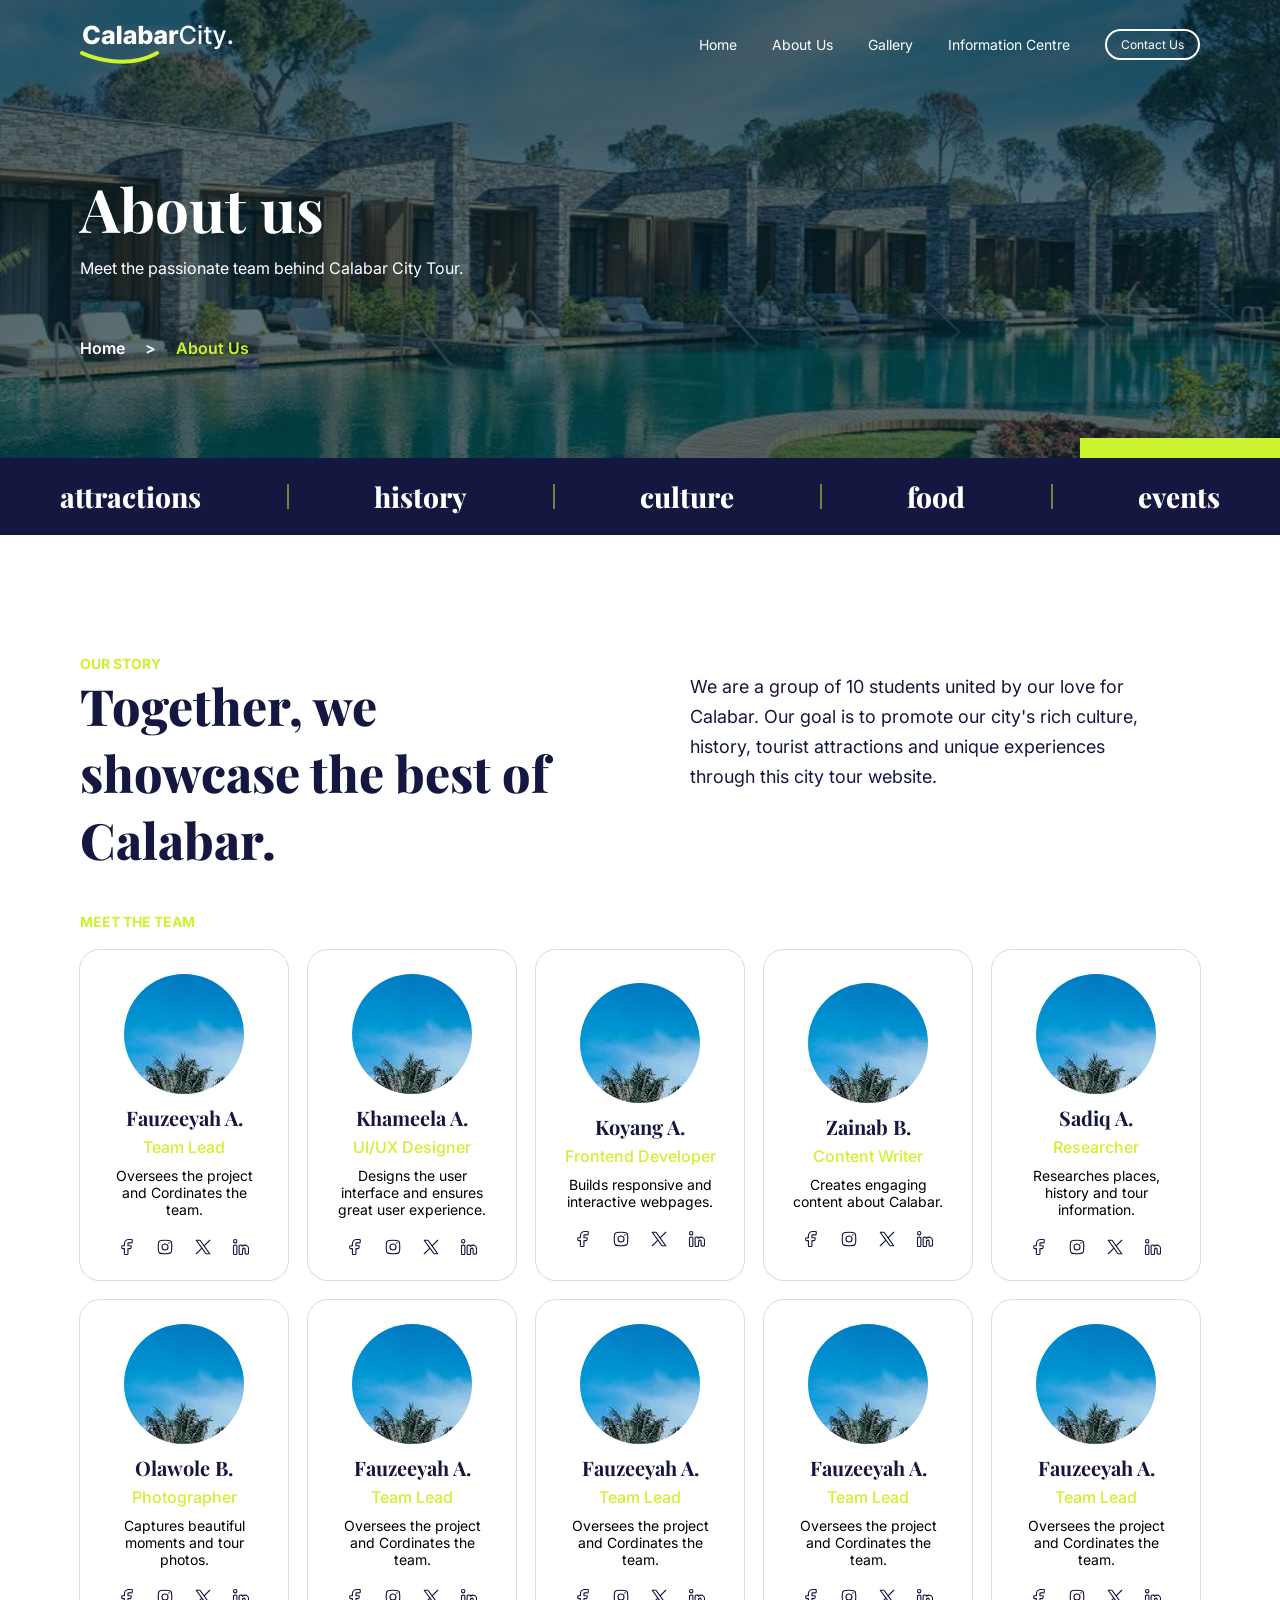
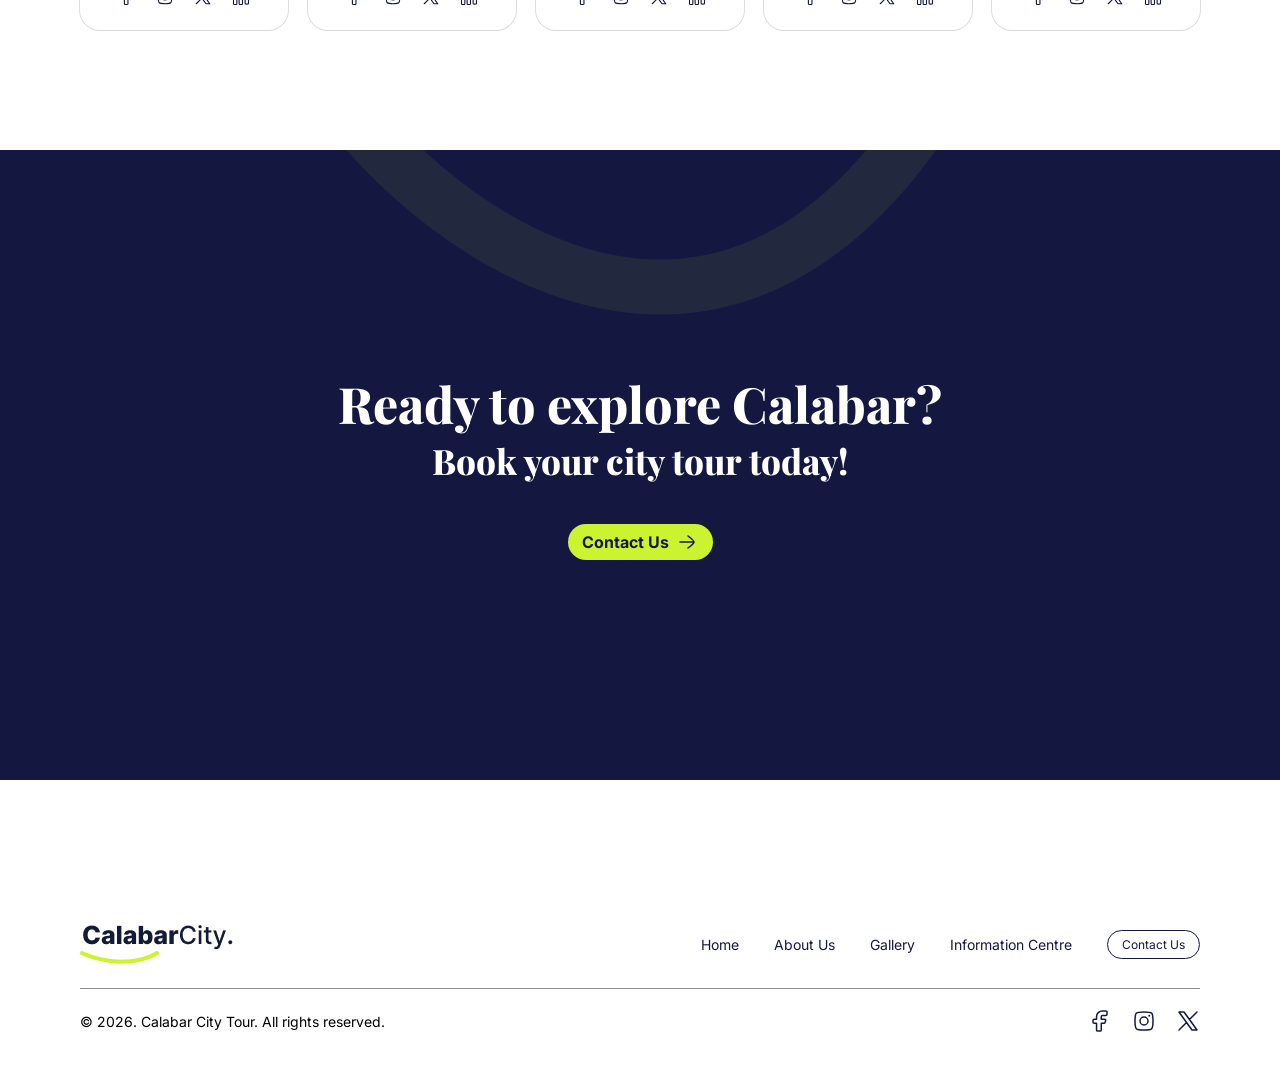
==== about-us.html @ ce931f19 "inutial commit" ====
<!DOCTYPE html>
<html lang="en">
<head>
    <meta charset="UTF-8">
    <meta name="viewport" content="width=device-width, initial-scale=1.0">
    <link rel="stylesheet" href="style.css">
    <title>Calabar City - About Us</title>
</head>
<body class="about">
   <section class="hero-section">
        <header>
            <a href="index.html">
                <img src="./assets/logo.png" alt="Calabar City Tour Logo">
            </a>

           <div class="">
                <nav>
                    <ul>
                        <li>
                            <a href="index.html">Home</a>
                        </li>
                        <li>
                            <a href="about-us.html">About Us</a>
                        </li>
                        <li>
                            <a href="gallery.html">Gallery</a>
                        </li>
                        <li>
                            <a href="information-centre.html">Information Centre</a>
                        </li>
                    </ul>
                </nav>

                <a class="contact-us-link" href="contact-us.html">Contact Us</a>
           </div>
        </header>

        <div class="hero-content">
            <h1>About us</h1>
            <p>Meet the passionate team behind Calabar City Tour.</p>
            <div class="bread-crumbs">
                <a href="./index.html">Home</a>
                <p>></p>
                <a href="./about-us.html" class="active">About Us</a>
            </div>
        </div>

        <div class="features-con">
            <div class="features-stripe"></div>
            <div class="features">
                <h3>attractions</h3>
                <div class="stripe"></div>
                <h3>history</h3>
                <div class="stripe"></div>
                <h3>culture</h3>
                <div class="stripe"></div>
                <h3>food</h3>
                <div class="stripe"></div>
                <h3>events</h3>
            </div>
        </div>
   </section>

   <!-- Our Story Section  -->

   <section class="our-story">
    <p>Our Story</p>
    <div>
        <h2>Together, we showcase the best of Calabar.</h2>
        <p>We are a group of 10 students united by our love for Calabar. Our goal is to promote our city's rich culture, history, tourist attractions and unique experiences through this city tour website.</p>
    </div>
   </section>

   <!-- Meet the team Section  -->

   <section class="team">
    <p>Meet the team</p>
    <div class="team-grid">
        <div class="member-card">
            <div class="avatar">
                <img src="./assets/national-museum.jpg" alt="">
            </div>
            <h4>Fauzeeyah A.</h4>
            <h5>Team Lead</h5>
            <p>Oversees the project and Cordinates the team.</p>
            <div class="socials">
                 <svg xmlns="http://www.w3.org/2000/svg" viewBox="0 0 24 24" width="18px" height="18" color="currentColor" fill="none" stroke="currentColor" stroke-width="1.5" stroke-linejoin="round">
                    <path fill-rule="evenodd" clip-rule="evenodd" d="M6.18182 10.3333C5.20406 10.3333 5 10.5252 5 11.4444V13.1111C5 14.0304 5.20406 14.2222 6.18182 14.2222H8.54545V20.8889C8.54545 21.8081 8.74951 22 9.72727 22H12.0909C13.0687 22 13.2727 21.8081 13.2727 20.8889V14.2222H15.9267C16.6683 14.2222 16.8594 14.0867 17.0631 13.4164L17.5696 11.7497C17.9185 10.6014 17.7035 10.3333 16.4332 10.3333H13.2727V7.55556C13.2727 6.94191 13.8018 6.44444 14.4545 6.44444H17.8182C18.7959 6.44444 19 6.25259 19 5.33333V3.11111C19 2.19185 18.7959 2 17.8182 2H14.4545C11.191 2 8.54545 4.48731 8.54545 7.55556V10.3333H6.18182Z"></path>
                </svg>
                <svg xmlns="http://www.w3.org/2000/svg" viewBox="0 0 24 24" width="18px" height="18" color="currentColor" fill="none" stroke="currentColor" stroke-width="1.5" stroke-linecap="round" stroke-linejoin="round">
                    <path d="M3 12C3 7.75736 3 5.63604 4.31802 4.31802C5.63604 3 7.75736 3 12 3C16.2426 3 18.364 3 19.682 4.31802C21 5.63604 21 7.75736 21 12C21 16.2426 21 18.364 19.682 19.682C18.364 21 16.2426 21 12 21C7.75736 21 5.63604 21 4.31802 19.682C3 18.364 3 16.2426 3 12Z"></path>
                    <path d="M16 12C16 14.2091 14.2091 16 12 16C9.79086 16 8 14.2091 8 12C8 9.79086 9.79086 8 12 8C14.2091 8 16 9.79086 16 12Z"></path>
                    <path d="M17.3748 6.75024H17.2498M17.4998 6.75024C17.4998 6.88832 17.3878 7.00024 17.2498 7.00024C17.1117 7.00024 16.9998 6.88832 16.9998 6.75024C16.9998 6.61217 17.1117 6.50024 17.2498 6.50024C17.3878 6.50024 17.4998 6.61217 17.4998 6.75024Z"></path>
                </svg>
                <svg xmlns="http://www.w3.org/2000/svg" viewBox="0 0 24 24" width="18px" height="18" color="currentColor" fill="none" stroke="currentColor" stroke-width="1.5" stroke-linecap="round" stroke-linejoin="round">
                    <path d="M3 21L10.5484 13.4516M21 3L13.4516 10.5484M13.4516 10.5484L8 3H3L10.5484 13.4516M13.4516 10.5484L21 21H16L10.5484 13.4516"></path>
                </svg>
                <svg xmlns="http://www.w3.org/2000/svg" viewBox="0 0 24 24" width="18px" height="18" color="currentColor" fill="none" stroke="currentColor" stroke-width="1.5">
                    <path d="M4.5 9.5H4C3.05719 9.5 2.58579 9.5 2.29289 9.79289C2 10.0858 2 10.5572 2 11.5V20C2 20.9428 2 21.4142 2.29289 21.7071C2.58579 22 3.05719 22 4 22H4.5C5.44281 22 5.91421 22 6.20711 21.7071C6.5 21.4142 6.5 20.9428 6.5 20V11.5C6.5 10.5572 6.5 10.0858 6.20711 9.79289C5.91421 9.5 5.44281 9.5 4.5 9.5Z"></path>
                    <path d="M6.5 4.25C6.5 5.49264 5.49264 6.5 4.25 6.5C3.00736 6.5 2 5.49264 2 4.25C2 3.00736 3.00736 2 4.25 2C5.49264 2 6.5 3.00736 6.5 4.25Z"></path>
                    <path d="M12.326 9.5H11.5C10.5572 9.5 10.0858 9.5 9.79289 9.79289C9.5 10.0858 9.5 10.5572 9.5 11.5V20C9.5 20.9428 9.5 21.4142 9.79289 21.7071C10.0858 22 10.5572 22 11.5 22H12C12.9428 22 13.4142 22 13.7071 21.7071C14 21.4142 14 20.9428 14 20L14.0001 16.5001C14.0001 14.8433 14.5281 13.5001 16.0879 13.5001C16.8677 13.5001 17.5 14.1717 17.5 15.0001V19.5001C17.5 20.4429 17.5 20.9143 17.7929 21.2072C18.0857 21.5001 18.5572 21.5001 19.5 21.5001H19.9987C20.9413 21.5001 21.4126 21.5001 21.7055 21.2073C21.9984 20.9145 21.9985 20.4432 21.9987 19.5006L22.0001 14.0002C22.0001 11.515 19.6364 9.50024 17.2968 9.50024C15.9649 9.50024 14.7767 10.1531 14.0001 11.174C14 10.5439 14 10.2289 13.8632 9.995C13.7765 9.84686 13.6531 9.72353 13.505 9.63687C13.2711 9.5 12.9561 9.5 12.326 9.5Z" stroke-linejoin="round"></path>
                </svg>
            </div>
        </div>
        <div class="member-card">
            <div class="avatar">
                <img src="./assets/national-museum.jpg" alt="">
            </div>
            <h4>Khameela A.</h4>
            <h5>UI/UX Designer</h5>
            <p>Designs the user interface and ensures great user experience.</p>
            <div class="socials">
                 <svg xmlns="http://www.w3.org/2000/svg" viewBox="0 0 24 24" width="18px" height="18" color="currentColor" fill="none" stroke="currentColor" stroke-width="1.5" stroke-linejoin="round">
                    <path fill-rule="evenodd" clip-rule="evenodd" d="M6.18182 10.3333C5.20406 10.3333 5 10.5252 5 11.4444V13.1111C5 14.0304 5.20406 14.2222 6.18182 14.2222H8.54545V20.8889C8.54545 21.8081 8.74951 22 9.72727 22H12.0909C13.0687 22 13.2727 21.8081 13.2727 20.8889V14.2222H15.9267C16.6683 14.2222 16.8594 14.0867 17.0631 13.4164L17.5696 11.7497C17.9185 10.6014 17.7035 10.3333 16.4332 10.3333H13.2727V7.55556C13.2727 6.94191 13.8018 6.44444 14.4545 6.44444H17.8182C18.7959 6.44444 19 6.25259 19 5.33333V3.11111C19 2.19185 18.7959 2 17.8182 2H14.4545C11.191 2 8.54545 4.48731 8.54545 7.55556V10.3333H6.18182Z"></path>
                </svg>
                <svg xmlns="http://www.w3.org/2000/svg" viewBox="0 0 24 24" width="18px" height="18" color="currentColor" fill="none" stroke="currentColor" stroke-width="1.5" stroke-linecap="round" stroke-linejoin="round">
                    <path d="M3 12C3 7.75736 3 5.63604 4.31802 4.31802C5.63604 3 7.75736 3 12 3C16.2426 3 18.364 3 19.682 4.31802C21 5.63604 21 7.75736 21 12C21 16.2426 21 18.364 19.682 19.682C18.364 21 16.2426 21 12 21C7.75736 21 5.63604 21 4.31802 19.682C3 18.364 3 16.2426 3 12Z"></path>
                    <path d="M16 12C16 14.2091 14.2091 16 12 16C9.79086 16 8 14.2091 8 12C8 9.79086 9.79086 8 12 8C14.2091 8 16 9.79086 16 12Z"></path>
                    <path d="M17.3748 6.75024H17.2498M17.4998 6.75024C17.4998 6.88832 17.3878 7.00024 17.2498 7.00024C17.1117 7.00024 16.9998 6.88832 16.9998 6.75024C16.9998 6.61217 17.1117 6.50024 17.2498 6.50024C17.3878 6.50024 17.4998 6.61217 17.4998 6.75024Z"></path>
                </svg>
                <svg xmlns="http://www.w3.org/2000/svg" viewBox="0 0 24 24" width="18px" height="18" color="currentColor" fill="none" stroke="currentColor" stroke-width="1.5" stroke-linecap="round" stroke-linejoin="round">
                    <path d="M3 21L10.5484 13.4516M21 3L13.4516 10.5484M13.4516 10.5484L8 3H3L10.5484 13.4516M13.4516 10.5484L21 21H16L10.5484 13.4516"></path>
                </svg>
                <svg xmlns="http://www.w3.org/2000/svg" viewBox="0 0 24 24" width="18px" height="18" color="currentColor" fill="none" stroke="currentColor" stroke-width="1.5">
                    <path d="M4.5 9.5H4C3.05719 9.5 2.58579 9.5 2.29289 9.79289C2 10.0858 2 10.5572 2 11.5V20C2 20.9428 2 21.4142 2.29289 21.7071C2.58579 22 3.05719 22 4 22H4.5C5.44281 22 5.91421 22 6.20711 21.7071C6.5 21.4142 6.5 20.9428 6.5 20V11.5C6.5 10.5572 6.5 10.0858 6.20711 9.79289C5.91421 9.5 5.44281 9.5 4.5 9.5Z"></path>
                    <path d="M6.5 4.25C6.5 5.49264 5.49264 6.5 4.25 6.5C3.00736 6.5 2 5.49264 2 4.25C2 3.00736 3.00736 2 4.25 2C5.49264 2 6.5 3.00736 6.5 4.25Z"></path>
                    <path d="M12.326 9.5H11.5C10.5572 9.5 10.0858 9.5 9.79289 9.79289C9.5 10.0858 9.5 10.5572 9.5 11.5V20C9.5 20.9428 9.5 21.4142 9.79289 21.7071C10.0858 22 10.5572 22 11.5 22H12C12.9428 22 13.4142 22 13.7071 21.7071C14 21.4142 14 20.9428 14 20L14.0001 16.5001C14.0001 14.8433 14.5281 13.5001 16.0879 13.5001C16.8677 13.5001 17.5 14.1717 17.5 15.0001V19.5001C17.5 20.4429 17.5 20.9143 17.7929 21.2072C18.0857 21.5001 18.5572 21.5001 19.5 21.5001H19.9987C20.9413 21.5001 21.4126 21.5001 21.7055 21.2073C21.9984 20.9145 21.9985 20.4432 21.9987 19.5006L22.0001 14.0002C22.0001 11.515 19.6364 9.50024 17.2968 9.50024C15.9649 9.50024 14.7767 10.1531 14.0001 11.174C14 10.5439 14 10.2289 13.8632 9.995C13.7765 9.84686 13.6531 9.72353 13.505 9.63687C13.2711 9.5 12.9561 9.5 12.326 9.5Z" stroke-linejoin="round"></path>
                </svg>
            </div>
        </div>
        <div class="member-card">
            <div class="avatar">
                <img src="./assets/national-museum.jpg" alt="">
            </div>
            <h4>Koyang A.</h4>
            <h5>Frontend Developer</h5>
            <p>Builds responsive and interactive webpages.</p>
            <div class="socials">
                 <svg xmlns="http://www.w3.org/2000/svg" viewBox="0 0 24 24" width="18px" height="18" color="currentColor" fill="none" stroke="currentColor" stroke-width="1.5" stroke-linejoin="round">
                    <path fill-rule="evenodd" clip-rule="evenodd" d="M6.18182 10.3333C5.20406 10.3333 5 10.5252 5 11.4444V13.1111C5 14.0304 5.20406 14.2222 6.18182 14.2222H8.54545V20.8889C8.54545 21.8081 8.74951 22 9.72727 22H12.0909C13.0687 22 13.2727 21.8081 13.2727 20.8889V14.2222H15.9267C16.6683 14.2222 16.8594 14.0867 17.0631 13.4164L17.5696 11.7497C17.9185 10.6014 17.7035 10.3333 16.4332 10.3333H13.2727V7.55556C13.2727 6.94191 13.8018 6.44444 14.4545 6.44444H17.8182C18.7959 6.44444 19 6.25259 19 5.33333V3.11111C19 2.19185 18.7959 2 17.8182 2H14.4545C11.191 2 8.54545 4.48731 8.54545 7.55556V10.3333H6.18182Z"></path>
                </svg>
                <svg xmlns="http://www.w3.org/2000/svg" viewBox="0 0 24 24" width="18px" height="18" color="currentColor" fill="none" stroke="currentColor" stroke-width="1.5" stroke-linecap="round" stroke-linejoin="round">
                    <path d="M3 12C3 7.75736 3 5.63604 4.31802 4.31802C5.63604 3 7.75736 3 12 3C16.2426 3 18.364 3 19.682 4.31802C21 5.63604 21 7.75736 21 12C21 16.2426 21 18.364 19.682 19.682C18.364 21 16.2426 21 12 21C7.75736 21 5.63604 21 4.31802 19.682C3 18.364 3 16.2426 3 12Z"></path>
                    <path d="M16 12C16 14.2091 14.2091 16 12 16C9.79086 16 8 14.2091 8 12C8 9.79086 9.79086 8 12 8C14.2091 8 16 9.79086 16 12Z"></path>
                    <path d="M17.3748 6.75024H17.2498M17.4998 6.75024C17.4998 6.88832 17.3878 7.00024 17.2498 7.00024C17.1117 7.00024 16.9998 6.88832 16.9998 6.75024C16.9998 6.61217 17.1117 6.50024 17.2498 6.50024C17.3878 6.50024 17.4998 6.61217 17.4998 6.75024Z"></path>
                </svg>
                <svg xmlns="http://www.w3.org/2000/svg" viewBox="0 0 24 24" width="18px" height="18" color="currentColor" fill="none" stroke="currentColor" stroke-width="1.5" stroke-linecap="round" stroke-linejoin="round">
                    <path d="M3 21L10.5484 13.4516M21 3L13.4516 10.5484M13.4516 10.5484L8 3H3L10.5484 13.4516M13.4516 10.5484L21 21H16L10.5484 13.4516"></path>
                </svg>
                <svg xmlns="http://www.w3.org/2000/svg" viewBox="0 0 24 24" width="18px" height="18" color="currentColor" fill="none" stroke="currentColor" stroke-width="1.5">
                    <path d="M4.5 9.5H4C3.05719 9.5 2.58579 9.5 2.29289 9.79289C2 10.0858 2 10.5572 2 11.5V20C2 20.9428 2 21.4142 2.29289 21.7071C2.58579 22 3.05719 22 4 22H4.5C5.44281 22 5.91421 22 6.20711 21.7071C6.5 21.4142 6.5 20.9428 6.5 20V11.5C6.5 10.5572 6.5 10.0858 6.20711 9.79289C5.91421 9.5 5.44281 9.5 4.5 9.5Z"></path>
                    <path d="M6.5 4.25C6.5 5.49264 5.49264 6.5 4.25 6.5C3.00736 6.5 2 5.49264 2 4.25C2 3.00736 3.00736 2 4.25 2C5.49264 2 6.5 3.00736 6.5 4.25Z"></path>
                    <path d="M12.326 9.5H11.5C10.5572 9.5 10.0858 9.5 9.79289 9.79289C9.5 10.0858 9.5 10.5572 9.5 11.5V20C9.5 20.9428 9.5 21.4142 9.79289 21.7071C10.0858 22 10.5572 22 11.5 22H12C12.9428 22 13.4142 22 13.7071 21.7071C14 21.4142 14 20.9428 14 20L14.0001 16.5001C14.0001 14.8433 14.5281 13.5001 16.0879 13.5001C16.8677 13.5001 17.5 14.1717 17.5 15.0001V19.5001C17.5 20.4429 17.5 20.9143 17.7929 21.2072C18.0857 21.5001 18.5572 21.5001 19.5 21.5001H19.9987C20.9413 21.5001 21.4126 21.5001 21.7055 21.2073C21.9984 20.9145 21.9985 20.4432 21.9987 19.5006L22.0001 14.0002C22.0001 11.515 19.6364 9.50024 17.2968 9.50024C15.9649 9.50024 14.7767 10.1531 14.0001 11.174C14 10.5439 14 10.2289 13.8632 9.995C13.7765 9.84686 13.6531 9.72353 13.505 9.63687C13.2711 9.5 12.9561 9.5 12.326 9.5Z" stroke-linejoin="round"></path>
                </svg>
            </div>
        </div>
        <div class="member-card">
            <div class="avatar">
                <img src="./assets/national-museum.jpg" alt="">
            </div>
            <h4>Zainab B.</h4>
            <h5>Content Writer</h5>
            <p>Creates engaging content about Calabar.</p>
            <div class="socials">
                 <svg xmlns="http://www.w3.org/2000/svg" viewBox="0 0 24 24" width="18px" height="18" color="currentColor" fill="none" stroke="currentColor" stroke-width="1.5" stroke-linejoin="round">
                    <path fill-rule="evenodd" clip-rule="evenodd" d="M6.18182 10.3333C5.20406 10.3333 5 10.5252 5 11.4444V13.1111C5 14.0304 5.20406 14.2222 6.18182 14.2222H8.54545V20.8889C8.54545 21.8081 8.74951 22 9.72727 22H12.0909C13.0687 22 13.2727 21.8081 13.2727 20.8889V14.2222H15.9267C16.6683 14.2222 16.8594 14.0867 17.0631 13.4164L17.5696 11.7497C17.9185 10.6014 17.7035 10.3333 16.4332 10.3333H13.2727V7.55556C13.2727 6.94191 13.8018 6.44444 14.4545 6.44444H17.8182C18.7959 6.44444 19 6.25259 19 5.33333V3.11111C19 2.19185 18.7959 2 17.8182 2H14.4545C11.191 2 8.54545 4.48731 8.54545 7.55556V10.3333H6.18182Z"></path>
                </svg>
                <svg xmlns="http://www.w3.org/2000/svg" viewBox="0 0 24 24" width="18px" height="18" color="currentColor" fill="none" stroke="currentColor" stroke-width="1.5" stroke-linecap="round" stroke-linejoin="round">
                    <path d="M3 12C3 7.75736 3 5.63604 4.31802 4.31802C5.63604 3 7.75736 3 12 3C16.2426 3 18.364 3 19.682 4.31802C21 5.63604 21 7.75736 21 12C21 16.2426 21 18.364 19.682 19.682C18.364 21 16.2426 21 12 21C7.75736 21 5.63604 21 4.31802 19.682C3 18.364 3 16.2426 3 12Z"></path>
                    <path d="M16 12C16 14.2091 14.2091 16 12 16C9.79086 16 8 14.2091 8 12C8 9.79086 9.79086 8 12 8C14.2091 8 16 9.79086 16 12Z"></path>
                    <path d="M17.3748 6.75024H17.2498M17.4998 6.75024C17.4998 6.88832 17.3878 7.00024 17.2498 7.00024C17.1117 7.00024 16.9998 6.88832 16.9998 6.75024C16.9998 6.61217 17.1117 6.50024 17.2498 6.50024C17.3878 6.50024 17.4998 6.61217 17.4998 6.75024Z"></path>
                </svg>
                <svg xmlns="http://www.w3.org/2000/svg" viewBox="0 0 24 24" width="18px" height="18" color="currentColor" fill="none" stroke="currentColor" stroke-width="1.5" stroke-linecap="round" stroke-linejoin="round">
                    <path d="M3 21L10.5484 13.4516M21 3L13.4516 10.5484M13.4516 10.5484L8 3H3L10.5484 13.4516M13.4516 10.5484L21 21H16L10.5484 13.4516"></path>
                </svg>
                <svg xmlns="http://www.w3.org/2000/svg" viewBox="0 0 24 24" width="18px" height="18" color="currentColor" fill="none" stroke="currentColor" stroke-width="1.5">
                    <path d="M4.5 9.5H4C3.05719 9.5 2.58579 9.5 2.29289 9.79289C2 10.0858 2 10.5572 2 11.5V20C2 20.9428 2 21.4142 2.29289 21.7071C2.58579 22 3.05719 22 4 22H4.5C5.44281 22 5.91421 22 6.20711 21.7071C6.5 21.4142 6.5 20.9428 6.5 20V11.5C6.5 10.5572 6.5 10.0858 6.20711 9.79289C5.91421 9.5 5.44281 9.5 4.5 9.5Z"></path>
                    <path d="M6.5 4.25C6.5 5.49264 5.49264 6.5 4.25 6.5C3.00736 6.5 2 5.49264 2 4.25C2 3.00736 3.00736 2 4.25 2C5.49264 2 6.5 3.00736 6.5 4.25Z"></path>
                    <path d="M12.326 9.5H11.5C10.5572 9.5 10.0858 9.5 9.79289 9.79289C9.5 10.0858 9.5 10.5572 9.5 11.5V20C9.5 20.9428 9.5 21.4142 9.79289 21.7071C10.0858 22 10.5572 22 11.5 22H12C12.9428 22 13.4142 22 13.7071 21.7071C14 21.4142 14 20.9428 14 20L14.0001 16.5001C14.0001 14.8433 14.5281 13.5001 16.0879 13.5001C16.8677 13.5001 17.5 14.1717 17.5 15.0001V19.5001C17.5 20.4429 17.5 20.9143 17.7929 21.2072C18.0857 21.5001 18.5572 21.5001 19.5 21.5001H19.9987C20.9413 21.5001 21.4126 21.5001 21.7055 21.2073C21.9984 20.9145 21.9985 20.4432 21.9987 19.5006L22.0001 14.0002C22.0001 11.515 19.6364 9.50024 17.2968 9.50024C15.9649 9.50024 14.7767 10.1531 14.0001 11.174C14 10.5439 14 10.2289 13.8632 9.995C13.7765 9.84686 13.6531 9.72353 13.505 9.63687C13.2711 9.5 12.9561 9.5 12.326 9.5Z" stroke-linejoin="round"></path>
                </svg>
            </div>
        </div>
        <div class="member-card">
            <div class="avatar">
                <img src="./assets/national-museum.jpg" alt="">
            </div>
            <h4>Sadiq A.</h4>
            <h5>Researcher</h5>
            <p>Researches places, history and tour information.</p>
            <div class="socials">
                 <svg xmlns="http://www.w3.org/2000/svg" viewBox="0 0 24 24" width="18px" height="18" color="currentColor" fill="none" stroke="currentColor" stroke-width="1.5" stroke-linejoin="round">
                    <path fill-rule="evenodd" clip-rule="evenodd" d="M6.18182 10.3333C5.20406 10.3333 5 10.5252 5 11.4444V13.1111C5 14.0304 5.20406 14.2222 6.18182 14.2222H8.54545V20.8889C8.54545 21.8081 8.74951 22 9.72727 22H12.0909C13.0687 22 13.2727 21.8081 13.2727 20.8889V14.2222H15.9267C16.6683 14.2222 16.8594 14.0867 17.0631 13.4164L17.5696 11.7497C17.9185 10.6014 17.7035 10.3333 16.4332 10.3333H13.2727V7.55556C13.2727 6.94191 13.8018 6.44444 14.4545 6.44444H17.8182C18.7959 6.44444 19 6.25259 19 5.33333V3.11111C19 2.19185 18.7959 2 17.8182 2H14.4545C11.191 2 8.54545 4.48731 8.54545 7.55556V10.3333H6.18182Z"></path>
                </svg>
                <svg xmlns="http://www.w3.org/2000/svg" viewBox="0 0 24 24" width="18px" height="18" color="currentColor" fill="none" stroke="currentColor" stroke-width="1.5" stroke-linecap="round" stroke-linejoin="round">
                    <path d="M3 12C3 7.75736 3 5.63604 4.31802 4.31802C5.63604 3 7.75736 3 12 3C16.2426 3 18.364 3 19.682 4.31802C21 5.63604 21 7.75736 21 12C21 16.2426 21 18.364 19.682 19.682C18.364 21 16.2426 21 12 21C7.75736 21 5.63604 21 4.31802 19.682C3 18.364 3 16.2426 3 12Z"></path>
                    <path d="M16 12C16 14.2091 14.2091 16 12 16C9.79086 16 8 14.2091 8 12C8 9.79086 9.79086 8 12 8C14.2091 8 16 9.79086 16 12Z"></path>
                    <path d="M17.3748 6.75024H17.2498M17.4998 6.75024C17.4998 6.88832 17.3878 7.00024 17.2498 7.00024C17.1117 7.00024 16.9998 6.88832 16.9998 6.75024C16.9998 6.61217 17.1117 6.50024 17.2498 6.50024C17.3878 6.50024 17.4998 6.61217 17.4998 6.75024Z"></path>
                </svg>
                <svg xmlns="http://www.w3.org/2000/svg" viewBox="0 0 24 24" width="18px" height="18" color="currentColor" fill="none" stroke="currentColor" stroke-width="1.5" stroke-linecap="round" stroke-linejoin="round">
                    <path d="M3 21L10.5484 13.4516M21 3L13.4516 10.5484M13.4516 10.5484L8 3H3L10.5484 13.4516M13.4516 10.5484L21 21H16L10.5484 13.4516"></path>
                </svg>
                <svg xmlns="http://www.w3.org/2000/svg" viewBox="0 0 24 24" width="18px" height="18" color="currentColor" fill="none" stroke="currentColor" stroke-width="1.5">
                    <path d="M4.5 9.5H4C3.05719 9.5 2.58579 9.5 2.29289 9.79289C2 10.0858 2 10.5572 2 11.5V20C2 20.9428 2 21.4142 2.29289 21.7071C2.58579 22 3.05719 22 4 22H4.5C5.44281 22 5.91421 22 6.20711 21.7071C6.5 21.4142 6.5 20.9428 6.5 20V11.5C6.5 10.5572 6.5 10.0858 6.20711 9.79289C5.91421 9.5 5.44281 9.5 4.5 9.5Z"></path>
                    <path d="M6.5 4.25C6.5 5.49264 5.49264 6.5 4.25 6.5C3.00736 6.5 2 5.49264 2 4.25C2 3.00736 3.00736 2 4.25 2C5.49264 2 6.5 3.00736 6.5 4.25Z"></path>
                    <path d="M12.326 9.5H11.5C10.5572 9.5 10.0858 9.5 9.79289 9.79289C9.5 10.0858 9.5 10.5572 9.5 11.5V20C9.5 20.9428 9.5 21.4142 9.79289 21.7071C10.0858 22 10.5572 22 11.5 22H12C12.9428 22 13.4142 22 13.7071 21.7071C14 21.4142 14 20.9428 14 20L14.0001 16.5001C14.0001 14.8433 14.5281 13.5001 16.0879 13.5001C16.8677 13.5001 17.5 14.1717 17.5 15.0001V19.5001C17.5 20.4429 17.5 20.9143 17.7929 21.2072C18.0857 21.5001 18.5572 21.5001 19.5 21.5001H19.9987C20.9413 21.5001 21.4126 21.5001 21.7055 21.2073C21.9984 20.9145 21.9985 20.4432 21.9987 19.5006L22.0001 14.0002C22.0001 11.515 19.6364 9.50024 17.2968 9.50024C15.9649 9.50024 14.7767 10.1531 14.0001 11.174C14 10.5439 14 10.2289 13.8632 9.995C13.7765 9.84686 13.6531 9.72353 13.505 9.63687C13.2711 9.5 12.9561 9.5 12.326 9.5Z" stroke-linejoin="round"></path>
                </svg>
            </div>
        </div>
        <div class="member-card">
            <div class="avatar">
                <img src="./assets/national-museum.jpg" alt="">
            </div>
            <h4>Olawole B.</h4>
            <h5>Photographer</h5>
            <p>Captures beautiful moments and tour photos.</p>
            <div class="socials">
                 <svg xmlns="http://www.w3.org/2000/svg" viewBox="0 0 24 24" width="18px" height="18" color="currentColor" fill="none" stroke="currentColor" stroke-width="1.5" stroke-linejoin="round">
                    <path fill-rule="evenodd" clip-rule="evenodd" d="M6.18182 10.3333C5.20406 10.3333 5 10.5252 5 11.4444V13.1111C5 14.0304 5.20406 14.2222 6.18182 14.2222H8.54545V20.8889C8.54545 21.8081 8.74951 22 9.72727 22H12.0909C13.0687 22 13.2727 21.8081 13.2727 20.8889V14.2222H15.9267C16.6683 14.2222 16.8594 14.0867 17.0631 13.4164L17.5696 11.7497C17.9185 10.6014 17.7035 10.3333 16.4332 10.3333H13.2727V7.55556C13.2727 6.94191 13.8018 6.44444 14.4545 6.44444H17.8182C18.7959 6.44444 19 6.25259 19 5.33333V3.11111C19 2.19185 18.7959 2 17.8182 2H14.4545C11.191 2 8.54545 4.48731 8.54545 7.55556V10.3333H6.18182Z"></path>
                </svg>
                <svg xmlns="http://www.w3.org/2000/svg" viewBox="0 0 24 24" width="18px" height="18" color="currentColor" fill="none" stroke="currentColor" stroke-width="1.5" stroke-linecap="round" stroke-linejoin="round">
                    <path d="M3 12C3 7.75736 3 5.63604 4.31802 4.31802C5.63604 3 7.75736 3 12 3C16.2426 3 18.364 3 19.682 4.31802C21 5.63604 21 7.75736 21 12C21 16.2426 21 18.364 19.682 19.682C18.364 21 16.2426 21 12 21C7.75736 21 5.63604 21 4.31802 19.682C3 18.364 3 16.2426 3 12Z"></path>
                    <path d="M16 12C16 14.2091 14.2091 16 12 16C9.79086 16 8 14.2091 8 12C8 9.79086 9.79086 8 12 8C14.2091 8 16 9.79086 16 12Z"></path>
                    <path d="M17.3748 6.75024H17.2498M17.4998 6.75024C17.4998 6.88832 17.3878 7.00024 17.2498 7.00024C17.1117 7.00024 16.9998 6.88832 16.9998 6.75024C16.9998 6.61217 17.1117 6.50024 17.2498 6.50024C17.3878 6.50024 17.4998 6.61217 17.4998 6.75024Z"></path>
                </svg>
                <svg xmlns="http://www.w3.org/2000/svg" viewBox="0 0 24 24" width="18px" height="18" color="currentColor" fill="none" stroke="currentColor" stroke-width="1.5" stroke-linecap="round" stroke-linejoin="round">
                    <path d="M3 21L10.5484 13.4516M21 3L13.4516 10.5484M13.4516 10.5484L8 3H3L10.5484 13.4516M13.4516 10.5484L21 21H16L10.5484 13.4516"></path>
                </svg>
                <svg xmlns="http://www.w3.org/2000/svg" viewBox="0 0 24 24" width="18px" height="18" color="currentColor" fill="none" stroke="currentColor" stroke-width="1.5">
                    <path d="M4.5 9.5H4C3.05719 9.5 2.58579 9.5 2.29289 9.79289C2 10.0858 2 10.5572 2 11.5V20C2 20.9428 2 21.4142 2.29289 21.7071C2.58579 22 3.05719 22 4 22H4.5C5.44281 22 5.91421 22 6.20711 21.7071C6.5 21.4142 6.5 20.9428 6.5 20V11.5C6.5 10.5572 6.5 10.0858 6.20711 9.79289C5.91421 9.5 5.44281 9.5 4.5 9.5Z"></path>
                    <path d="M6.5 4.25C6.5 5.49264 5.49264 6.5 4.25 6.5C3.00736 6.5 2 5.49264 2 4.25C2 3.00736 3.00736 2 4.25 2C5.49264 2 6.5 3.00736 6.5 4.25Z"></path>
                    <path d="M12.326 9.5H11.5C10.5572 9.5 10.0858 9.5 9.79289 9.79289C9.5 10.0858 9.5 10.5572 9.5 11.5V20C9.5 20.9428 9.5 21.4142 9.79289 21.7071C10.0858 22 10.5572 22 11.5 22H12C12.9428 22 13.4142 22 13.7071 21.7071C14 21.4142 14 20.9428 14 20L14.0001 16.5001C14.0001 14.8433 14.5281 13.5001 16.0879 13.5001C16.8677 13.5001 17.5 14.1717 17.5 15.0001V19.5001C17.5 20.4429 17.5 20.9143 17.7929 21.2072C18.0857 21.5001 18.5572 21.5001 19.5 21.5001H19.9987C20.9413 21.5001 21.4126 21.5001 21.7055 21.2073C21.9984 20.9145 21.9985 20.4432 21.9987 19.5006L22.0001 14.0002C22.0001 11.515 19.6364 9.50024 17.2968 9.50024C15.9649 9.50024 14.7767 10.1531 14.0001 11.174C14 10.5439 14 10.2289 13.8632 9.995C13.7765 9.84686 13.6531 9.72353 13.505 9.63687C13.2711 9.5 12.9561 9.5 12.326 9.5Z" stroke-linejoin="round"></path>
                </svg>
            </div>
        </div>
        <div class="member-card">
            <div class="avatar">
                <img src="./assets/national-museum.jpg" alt="">
            </div>
            <h4>Fauzeeyah A.</h4>
            <h5>Team Lead</h5>
            <p>Oversees the project and Cordinates the team.</p>
            <div class="socials">
                 <svg xmlns="http://www.w3.org/2000/svg" viewBox="0 0 24 24" width="18px" height="18" color="currentColor" fill="none" stroke="currentColor" stroke-width="1.5" stroke-linejoin="round">
                    <path fill-rule="evenodd" clip-rule="evenodd" d="M6.18182 10.3333C5.20406 10.3333 5 10.5252 5 11.4444V13.1111C5 14.0304 5.20406 14.2222 6.18182 14.2222H8.54545V20.8889C8.54545 21.8081 8.74951 22 9.72727 22H12.0909C13.0687 22 13.2727 21.8081 13.2727 20.8889V14.2222H15.9267C16.6683 14.2222 16.8594 14.0867 17.0631 13.4164L17.5696 11.7497C17.9185 10.6014 17.7035 10.3333 16.4332 10.3333H13.2727V7.55556C13.2727 6.94191 13.8018 6.44444 14.4545 6.44444H17.8182C18.7959 6.44444 19 6.25259 19 5.33333V3.11111C19 2.19185 18.7959 2 17.8182 2H14.4545C11.191 2 8.54545 4.48731 8.54545 7.55556V10.3333H6.18182Z"></path>
                </svg>
                <svg xmlns="http://www.w3.org/2000/svg" viewBox="0 0 24 24" width="18px" height="18" color="currentColor" fill="none" stroke="currentColor" stroke-width="1.5" stroke-linecap="round" stroke-linejoin="round">
                    <path d="M3 12C3 7.75736 3 5.63604 4.31802 4.31802C5.63604 3 7.75736 3 12 3C16.2426 3 18.364 3 19.682 4.31802C21 5.63604 21 7.75736 21 12C21 16.2426 21 18.364 19.682 19.682C18.364 21 16.2426 21 12 21C7.75736 21 5.63604 21 4.31802 19.682C3 18.364 3 16.2426 3 12Z"></path>
                    <path d="M16 12C16 14.2091 14.2091 16 12 16C9.79086 16 8 14.2091 8 12C8 9.79086 9.79086 8 12 8C14.2091 8 16 9.79086 16 12Z"></path>
                    <path d="M17.3748 6.75024H17.2498M17.4998 6.75024C17.4998 6.88832 17.3878 7.00024 17.2498 7.00024C17.1117 7.00024 16.9998 6.88832 16.9998 6.75024C16.9998 6.61217 17.1117 6.50024 17.2498 6.50024C17.3878 6.50024 17.4998 6.61217 17.4998 6.75024Z"></path>
                </svg>
                <svg xmlns="http://www.w3.org/2000/svg" viewBox="0 0 24 24" width="18px" height="18" color="currentColor" fill="none" stroke="currentColor" stroke-width="1.5" stroke-linecap="round" stroke-linejoin="round">
                    <path d="M3 21L10.5484 13.4516M21 3L13.4516 10.5484M13.4516 10.5484L8 3H3L10.5484 13.4516M13.4516 10.5484L21 21H16L10.5484 13.4516"></path>
                </svg>
                <svg xmlns="http://www.w3.org/2000/svg" viewBox="0 0 24 24" width="18px" height="18" color="currentColor" fill="none" stroke="currentColor" stroke-width="1.5">
                    <path d="M4.5 9.5H4C3.05719 9.5 2.58579 9.5 2.29289 9.79289C2 10.0858 2 10.5572 2 11.5V20C2 20.9428 2 21.4142 2.29289 21.7071C2.58579 22 3.05719 22 4 22H4.5C5.44281 22 5.91421 22 6.20711 21.7071C6.5 21.4142 6.5 20.9428 6.5 20V11.5C6.5 10.5572 6.5 10.0858 6.20711 9.79289C5.91421 9.5 5.44281 9.5 4.5 9.5Z"></path>
                    <path d="M6.5 4.25C6.5 5.49264 5.49264 6.5 4.25 6.5C3.00736 6.5 2 5.49264 2 4.25C2 3.00736 3.00736 2 4.25 2C5.49264 2 6.5 3.00736 6.5 4.25Z"></path>
                    <path d="M12.326 9.5H11.5C10.5572 9.5 10.0858 9.5 9.79289 9.79289C9.5 10.0858 9.5 10.5572 9.5 11.5V20C9.5 20.9428 9.5 21.4142 9.79289 21.7071C10.0858 22 10.5572 22 11.5 22H12C12.9428 22 13.4142 22 13.7071 21.7071C14 21.4142 14 20.9428 14 20L14.0001 16.5001C14.0001 14.8433 14.5281 13.5001 16.0879 13.5001C16.8677 13.5001 17.5 14.1717 17.5 15.0001V19.5001C17.5 20.4429 17.5 20.9143 17.7929 21.2072C18.0857 21.5001 18.5572 21.5001 19.5 21.5001H19.9987C20.9413 21.5001 21.4126 21.5001 21.7055 21.2073C21.9984 20.9145 21.9985 20.4432 21.9987 19.5006L22.0001 14.0002C22.0001 11.515 19.6364 9.50024 17.2968 9.50024C15.9649 9.50024 14.7767 10.1531 14.0001 11.174C14 10.5439 14 10.2289 13.8632 9.995C13.7765 9.84686 13.6531 9.72353 13.505 9.63687C13.2711 9.5 12.9561 9.5 12.326 9.5Z" stroke-linejoin="round"></path>
                </svg>
            </div>
        </div>
        <div class="member-card">
            <div class="avatar">
                <img src="./assets/national-museum.jpg" alt="">
            </div>
            <h4>Fauzeeyah A.</h4>
            <h5>Team Lead</h5>
            <p>Oversees the project and Cordinates the team.</p>
            <div class="socials">
                 <svg xmlns="http://www.w3.org/2000/svg" viewBox="0 0 24 24" width="18px" height="18" color="currentColor" fill="none" stroke="currentColor" stroke-width="1.5" stroke-linejoin="round">
                    <path fill-rule="evenodd" clip-rule="evenodd" d="M6.18182 10.3333C5.20406 10.3333 5 10.5252 5 11.4444V13.1111C5 14.0304 5.20406 14.2222 6.18182 14.2222H8.54545V20.8889C8.54545 21.8081 8.74951 22 9.72727 22H12.0909C13.0687 22 13.2727 21.8081 13.2727 20.8889V14.2222H15.9267C16.6683 14.2222 16.8594 14.0867 17.0631 13.4164L17.5696 11.7497C17.9185 10.6014 17.7035 10.3333 16.4332 10.3333H13.2727V7.55556C13.2727 6.94191 13.8018 6.44444 14.4545 6.44444H17.8182C18.7959 6.44444 19 6.25259 19 5.33333V3.11111C19 2.19185 18.7959 2 17.8182 2H14.4545C11.191 2 8.54545 4.48731 8.54545 7.55556V10.3333H6.18182Z"></path>
                </svg>
                <svg xmlns="http://www.w3.org/2000/svg" viewBox="0 0 24 24" width="18px" height="18" color="currentColor" fill="none" stroke="currentColor" stroke-width="1.5" stroke-linecap="round" stroke-linejoin="round">
                    <path d="M3 12C3 7.75736 3 5.63604 4.31802 4.31802C5.63604 3 7.75736 3 12 3C16.2426 3 18.364 3 19.682 4.31802C21 5.63604 21 7.75736 21 12C21 16.2426 21 18.364 19.682 19.682C18.364 21 16.2426 21 12 21C7.75736 21 5.63604 21 4.31802 19.682C3 18.364 3 16.2426 3 12Z"></path>
                    <path d="M16 12C16 14.2091 14.2091 16 12 16C9.79086 16 8 14.2091 8 12C8 9.79086 9.79086 8 12 8C14.2091 8 16 9.79086 16 12Z"></path>
                    <path d="M17.3748 6.75024H17.2498M17.4998 6.75024C17.4998 6.88832 17.3878 7.00024 17.2498 7.00024C17.1117 7.00024 16.9998 6.88832 16.9998 6.75024C16.9998 6.61217 17.1117 6.50024 17.2498 6.50024C17.3878 6.50024 17.4998 6.61217 17.4998 6.75024Z"></path>
                </svg>
                <svg xmlns="http://www.w3.org/2000/svg" viewBox="0 0 24 24" width="18px" height="18" color="currentColor" fill="none" stroke="currentColor" stroke-width="1.5" stroke-linecap="round" stroke-linejoin="round">
                    <path d="M3 21L10.5484 13.4516M21 3L13.4516 10.5484M13.4516 10.5484L8 3H3L10.5484 13.4516M13.4516 10.5484L21 21H16L10.5484 13.4516"></path>
                </svg>
                <svg xmlns="http://www.w3.org/2000/svg" viewBox="0 0 24 24" width="18px" height="18" color="currentColor" fill="none" stroke="currentColor" stroke-width="1.5">
                    <path d="M4.5 9.5H4C3.05719 9.5 2.58579 9.5 2.29289 9.79289C2 10.0858 2 10.5572 2 11.5V20C2 20.9428 2 21.4142 2.29289 21.7071C2.58579 22 3.05719 22 4 22H4.5C5.44281 22 5.91421 22 6.20711 21.7071C6.5 21.4142 6.5 20.9428 6.5 20V11.5C6.5 10.5572 6.5 10.0858 6.20711 9.79289C5.91421 9.5 5.44281 9.5 4.5 9.5Z"></path>
                    <path d="M6.5 4.25C6.5 5.49264 5.49264 6.5 4.25 6.5C3.00736 6.5 2 5.49264 2 4.25C2 3.00736 3.00736 2 4.25 2C5.49264 2 6.5 3.00736 6.5 4.25Z"></path>
                    <path d="M12.326 9.5H11.5C10.5572 9.5 10.0858 9.5 9.79289 9.79289C9.5 10.0858 9.5 10.5572 9.5 11.5V20C9.5 20.9428 9.5 21.4142 9.79289 21.7071C10.0858 22 10.5572 22 11.5 22H12C12.9428 22 13.4142 22 13.7071 21.7071C14 21.4142 14 20.9428 14 20L14.0001 16.5001C14.0001 14.8433 14.5281 13.5001 16.0879 13.5001C16.8677 13.5001 17.5 14.1717 17.5 15.0001V19.5001C17.5 20.4429 17.5 20.9143 17.7929 21.2072C18.0857 21.5001 18.5572 21.5001 19.5 21.5001H19.9987C20.9413 21.5001 21.4126 21.5001 21.7055 21.2073C21.9984 20.9145 21.9985 20.4432 21.9987 19.5006L22.0001 14.0002C22.0001 11.515 19.6364 9.50024 17.2968 9.50024C15.9649 9.50024 14.7767 10.1531 14.0001 11.174C14 10.5439 14 10.2289 13.8632 9.995C13.7765 9.84686 13.6531 9.72353 13.505 9.63687C13.2711 9.5 12.9561 9.5 12.326 9.5Z" stroke-linejoin="round"></path>
                </svg>
            </div>
        </div>
        <div class="member-card">
            <div class="avatar">
                <img src="./assets/national-museum.jpg" alt="">
            </div>
            <h4>Fauzeeyah A.</h4>
            <h5>Team Lead</h5>
            <p>Oversees the project and Cordinates the team.</p>
            <div class="socials">
                 <svg xmlns="http://www.w3.org/2000/svg" viewBox="0 0 24 24" width="18px" height="18" color="currentColor" fill="none" stroke="currentColor" stroke-width="1.5" stroke-linejoin="round">
                    <path fill-rule="evenodd" clip-rule="evenodd" d="M6.18182 10.3333C5.20406 10.3333 5 10.5252 5 11.4444V13.1111C5 14.0304 5.20406 14.2222 6.18182 14.2222H8.54545V20.8889C8.54545 21.8081 8.74951 22 9.72727 22H12.0909C13.0687 22 13.2727 21.8081 13.2727 20.8889V14.2222H15.9267C16.6683 14.2222 16.8594 14.0867 17.0631 13.4164L17.5696 11.7497C17.9185 10.6014 17.7035 10.3333 16.4332 10.3333H13.2727V7.55556C13.2727 6.94191 13.8018 6.44444 14.4545 6.44444H17.8182C18.7959 6.44444 19 6.25259 19 5.33333V3.11111C19 2.19185 18.7959 2 17.8182 2H14.4545C11.191 2 8.54545 4.48731 8.54545 7.55556V10.3333H6.18182Z"></path>
                </svg>
                <svg xmlns="http://www.w3.org/2000/svg" viewBox="0 0 24 24" width="18px" height="18" color="currentColor" fill="none" stroke="currentColor" stroke-width="1.5" stroke-linecap="round" stroke-linejoin="round">
                    <path d="M3 12C3 7.75736 3 5.63604 4.31802 4.31802C5.63604 3 7.75736 3 12 3C16.2426 3 18.364 3 19.682 4.31802C21 5.63604 21 7.75736 21 12C21 16.2426 21 18.364 19.682 19.682C18.364 21 16.2426 21 12 21C7.75736 21 5.63604 21 4.31802 19.682C3 18.364 3 16.2426 3 12Z"></path>
                    <path d="M16 12C16 14.2091 14.2091 16 12 16C9.79086 16 8 14.2091 8 12C8 9.79086 9.79086 8 12 8C14.2091 8 16 9.79086 16 12Z"></path>
                    <path d="M17.3748 6.75024H17.2498M17.4998 6.75024C17.4998 6.88832 17.3878 7.00024 17.2498 7.00024C17.1117 7.00024 16.9998 6.88832 16.9998 6.75024C16.9998 6.61217 17.1117 6.50024 17.2498 6.50024C17.3878 6.50024 17.4998 6.61217 17.4998 6.75024Z"></path>
                </svg>
                <svg xmlns="http://www.w3.org/2000/svg" viewBox="0 0 24 24" width="18px" height="18" color="currentColor" fill="none" stroke="currentColor" stroke-width="1.5" stroke-linecap="round" stroke-linejoin="round">
                    <path d="M3 21L10.5484 13.4516M21 3L13.4516 10.5484M13.4516 10.5484L8 3H3L10.5484 13.4516M13.4516 10.5484L21 21H16L10.5484 13.4516"></path>
                </svg>
                <svg xmlns="http://www.w3.org/2000/svg" viewBox="0 0 24 24" width="18px" height="18" color="currentColor" fill="none" stroke="currentColor" stroke-width="1.5">
                    <path d="M4.5 9.5H4C3.05719 9.5 2.58579 9.5 2.29289 9.79289C2 10.0858 2 10.5572 2 11.5V20C2 20.9428 2 21.4142 2.29289 21.7071C2.58579 22 3.05719 22 4 22H4.5C5.44281 22 5.91421 22 6.20711 21.7071C6.5 21.4142 6.5 20.9428 6.5 20V11.5C6.5 10.5572 6.5 10.0858 6.20711 9.79289C5.91421 9.5 5.44281 9.5 4.5 9.5Z"></path>
                    <path d="M6.5 4.25C6.5 5.49264 5.49264 6.5 4.25 6.5C3.00736 6.5 2 5.49264 2 4.25C2 3.00736 3.00736 2 4.25 2C5.49264 2 6.5 3.00736 6.5 4.25Z"></path>
                    <path d="M12.326 9.5H11.5C10.5572 9.5 10.0858 9.5 9.79289 9.79289C9.5 10.0858 9.5 10.5572 9.5 11.5V20C9.5 20.9428 9.5 21.4142 9.79289 21.7071C10.0858 22 10.5572 22 11.5 22H12C12.9428 22 13.4142 22 13.7071 21.7071C14 21.4142 14 20.9428 14 20L14.0001 16.5001C14.0001 14.8433 14.5281 13.5001 16.0879 13.5001C16.8677 13.5001 17.5 14.1717 17.5 15.0001V19.5001C17.5 20.4429 17.5 20.9143 17.7929 21.2072C18.0857 21.5001 18.5572 21.5001 19.5 21.5001H19.9987C20.9413 21.5001 21.4126 21.5001 21.7055 21.2073C21.9984 20.9145 21.9985 20.4432 21.9987 19.5006L22.0001 14.0002C22.0001 11.515 19.6364 9.50024 17.2968 9.50024C15.9649 9.50024 14.7767 10.1531 14.0001 11.174C14 10.5439 14 10.2289 13.8632 9.995C13.7765 9.84686 13.6531 9.72353 13.505 9.63687C13.2711 9.5 12.9561 9.5 12.326 9.5Z" stroke-linejoin="round"></path>
                </svg>
            </div>
        </div>
        <div class="member-card">
            <div class="avatar">
                <img src="./assets/national-museum.jpg" alt="">
            </div>
            <h4>Fauzeeyah A.</h4>
            <h5>Team Lead</h5>
            <p>Oversees the project and Cordinates the team.</p>
            <div class="socials">
                 <svg xmlns="http://www.w3.org/2000/svg" viewBox="0 0 24 24" width="18px" height="18" color="currentColor" fill="none" stroke="currentColor" stroke-width="1.5" stroke-linejoin="round">
                    <path fill-rule="evenodd" clip-rule="evenodd" d="M6.18182 10.3333C5.20406 10.3333 5 10.5252 5 11.4444V13.1111C5 14.0304 5.20406 14.2222 6.18182 14.2222H8.54545V20.8889C8.54545 21.8081 8.74951 22 9.72727 22H12.0909C13.0687 22 13.2727 21.8081 13.2727 20.8889V14.2222H15.9267C16.6683 14.2222 16.8594 14.0867 17.0631 13.4164L17.5696 11.7497C17.9185 10.6014 17.7035 10.3333 16.4332 10.3333H13.2727V7.55556C13.2727 6.94191 13.8018 6.44444 14.4545 6.44444H17.8182C18.7959 6.44444 19 6.25259 19 5.33333V3.11111C19 2.19185 18.7959 2 17.8182 2H14.4545C11.191 2 8.54545 4.48731 8.54545 7.55556V10.3333H6.18182Z"></path>
                </svg>
                <svg xmlns="http://www.w3.org/2000/svg" viewBox="0 0 24 24" width="18px" height="18" color="currentColor" fill="none" stroke="currentColor" stroke-width="1.5" stroke-linecap="round" stroke-linejoin="round">
                    <path d="M3 12C3 7.75736 3 5.63604 4.31802 4.31802C5.63604 3 7.75736 3 12 3C16.2426 3 18.364 3 19.682 4.31802C21 5.63604 21 7.75736 21 12C21 16.2426 21 18.364 19.682 19.682C18.364 21 16.2426 21 12 21C7.75736 21 5.63604 21 4.31802 19.682C3 18.364 3 16.2426 3 12Z"></path>
                    <path d="M16 12C16 14.2091 14.2091 16 12 16C9.79086 16 8 14.2091 8 12C8 9.79086 9.79086 8 12 8C14.2091 8 16 9.79086 16 12Z"></path>
                    <path d="M17.3748 6.75024H17.2498M17.4998 6.75024C17.4998 6.88832 17.3878 7.00024 17.2498 7.00024C17.1117 7.00024 16.9998 6.88832 16.9998 6.75024C16.9998 6.61217 17.1117 6.50024 17.2498 6.50024C17.3878 6.50024 17.4998 6.61217 17.4998 6.75024Z"></path>
                </svg>
                <svg xmlns="http://www.w3.org/2000/svg" viewBox="0 0 24 24" width="18px" height="18" color="currentColor" fill="none" stroke="currentColor" stroke-width="1.5" stroke-linecap="round" stroke-linejoin="round">
                    <path d="M3 21L10.5484 13.4516M21 3L13.4516 10.5484M13.4516 10.5484L8 3H3L10.5484 13.4516M13.4516 10.5484L21 21H16L10.5484 13.4516"></path>
                </svg>
                <svg xmlns="http://www.w3.org/2000/svg" viewBox="0 0 24 24" width="18px" height="18" color="currentColor" fill="none" stroke="currentColor" stroke-width="1.5">
                    <path d="M4.5 9.5H4C3.05719 9.5 2.58579 9.5 2.29289 9.79289C2 10.0858 2 10.5572 2 11.5V20C2 20.9428 2 21.4142 2.29289 21.7071C2.58579 22 3.05719 22 4 22H4.5C5.44281 22 5.91421 22 6.20711 21.7071C6.5 21.4142 6.5 20.9428 6.5 20V11.5C6.5 10.5572 6.5 10.0858 6.20711 9.79289C5.91421 9.5 5.44281 9.5 4.5 9.5Z"></path>
                    <path d="M6.5 4.25C6.5 5.49264 5.49264 6.5 4.25 6.5C3.00736 6.5 2 5.49264 2 4.25C2 3.00736 3.00736 2 4.25 2C5.49264 2 6.5 3.00736 6.5 4.25Z"></path>
                    <path d="M12.326 9.5H11.5C10.5572 9.5 10.0858 9.5 9.79289 9.79289C9.5 10.0858 9.5 10.5572 9.5 11.5V20C9.5 20.9428 9.5 21.4142 9.79289 21.7071C10.0858 22 10.5572 22 11.5 22H12C12.9428 22 13.4142 22 13.7071 21.7071C14 21.4142 14 20.9428 14 20L14.0001 16.5001C14.0001 14.8433 14.5281 13.5001 16.0879 13.5001C16.8677 13.5001 17.5 14.1717 17.5 15.0001V19.5001C17.5 20.4429 17.5 20.9143 17.7929 21.2072C18.0857 21.5001 18.5572 21.5001 19.5 21.5001H19.9987C20.9413 21.5001 21.4126 21.5001 21.7055 21.2073C21.9984 20.9145 21.9985 20.4432 21.9987 19.5006L22.0001 14.0002C22.0001 11.515 19.6364 9.50024 17.2968 9.50024C15.9649 9.50024 14.7767 10.1531 14.0001 11.174C14 10.5439 14 10.2289 13.8632 9.995C13.7765 9.84686 13.6531 9.72353 13.505 9.63687C13.2711 9.5 12.9561 9.5 12.326 9.5Z" stroke-linejoin="round"></path>
                </svg>
            </div>
        </div>
    </div>
   </section>

   <!-- Ready to explore Section -->

   <section class="ready-to-explore">
    <img src="./assets/ready-to-explore-vector.png" alt="Vector" aria-hidden="true">
    <h2>Ready to explore Calabar?</h2>
    <h3>Book your city tour today!</h3>
    <a href="./contact-us.html">
        <p>Contact Us</p>
        <svg xmlns="http://www.w3.org/2000/svg" viewBox="0 0 24 24" width="24" height="24" color="currentColor" fill="none" stroke="currentColor" stroke-width="1.5" stroke-linecap="round" stroke-linejoin="round">
            <path d="M18.5 12L4.99997 12"></path>
            <path d="M13 18C13 18 19 13.5811 19 12C19 10.4188 13 6 13 6"></path>
        </svg>
    </a>
   </section>

   <!-- Footer section -->

   <footer>
        <div class="nav-container">
            <a href="index.html">
                <img src="./assets/logo-dark.png" alt="Calabar City Tour Logo">
            </a>

            <div class="">
                <nav>
                    <ul>
                        <li>
                            <a href="index.html">Home</a>
                        </li>
                        <li>
                            <a href="about-us.html">About Us</a>
                        </li>
                        <li>
                            <a href="gallery.html">Gallery</a>
                        </li>
                        <li>
                            <a href="information-centre.html">Information Centre</a>
                        </li>
                    </ul>
                </nav>

                <a class="contact-us-link" href="contact-us.html">Contact Us</a>
            </div>
        </div>
        <div class="socials-copyright">
            <p>&copy; 2026. Calabar City Tour. All rights reserved.</p>
            <div class="socials">
                <svg xmlns="http://www.w3.org/2000/svg" viewBox="0 0 24 24" width="24" height="24" color="currentColor" fill="none" stroke="currentColor" stroke-width="1.5" stroke-linejoin="round">
                    <path fill-rule="evenodd" clip-rule="evenodd" d="M6.18182 10.3333C5.20406 10.3333 5 10.5252 5 11.4444V13.1111C5 14.0304 5.20406 14.2222 6.18182 14.2222H8.54545V20.8889C8.54545 21.8081 8.74951 22 9.72727 22H12.0909C13.0687 22 13.2727 21.8081 13.2727 20.8889V14.2222H15.9267C16.6683 14.2222 16.8594 14.0867 17.0631 13.4164L17.5696 11.7497C17.9185 10.6014 17.7035 10.3333 16.4332 10.3333H13.2727V7.55556C13.2727 6.94191 13.8018 6.44444 14.4545 6.44444H17.8182C18.7959 6.44444 19 6.25259 19 5.33333V3.11111C19 2.19185 18.7959 2 17.8182 2H14.4545C11.191 2 8.54545 4.48731 8.54545 7.55556V10.3333H6.18182Z"></path>
                </svg>
                <svg xmlns="http://www.w3.org/2000/svg" viewBox="0 0 24 24" width="24" height="24" color="currentColor" fill="none" stroke="currentColor" stroke-width="1.5" stroke-linecap="round" stroke-linejoin="round">
                    <path d="M3 12C3 7.75736 3 5.63604 4.31802 4.31802C5.63604 3 7.75736 3 12 3C16.2426 3 18.364 3 19.682 4.31802C21 5.63604 21 7.75736 21 12C21 16.2426 21 18.364 19.682 19.682C18.364 21 16.2426 21 12 21C7.75736 21 5.63604 21 4.31802 19.682C3 18.364 3 16.2426 3 12Z"></path>
                    <path d="M16 12C16 14.2091 14.2091 16 12 16C9.79086 16 8 14.2091 8 12C8 9.79086 9.79086 8 12 8C14.2091 8 16 9.79086 16 12Z"></path>
                    <path d="M17.3748 6.75024H17.2498M17.4998 6.75024C17.4998 6.88832 17.3878 7.00024 17.2498 7.00024C17.1117 7.00024 16.9998 6.88832 16.9998 6.75024C16.9998 6.61217 17.1117 6.50024 17.2498 6.50024C17.3878 6.50024 17.4998 6.61217 17.4998 6.75024Z"></path>
                </svg>
                <svg xmlns="http://www.w3.org/2000/svg" viewBox="0 0 24 24" width="24" height="24" color="currentColor" fill="none" stroke="currentColor" stroke-width="1.5" stroke-linecap="round" stroke-linejoin="round">
                    <path d="M3 21L10.5484 13.4516M21 3L13.4516 10.5484M13.4516 10.5484L8 3H3L10.5484 13.4516M13.4516 10.5484L21 21H16L10.5484 13.4516"></path>
                </svg>
            </div>
        </div>
   </footer>
</body>
</html>
---- style.css ----
@import url('https://fonts.googleapis.com/css2?family=Inter:ital,opsz,wght@0,14..32,100..900;1,14..32,100..900&family=Playfair+Display:ital,wght@0,400..900;1,400..900&display=swap');
*{
    box-sizing: border-box;
    margin: 0;
    padding: 0;
}

/* Animation */

@keyframes slide-fade-in {
    0%{
        opacity: 0.5;
        transform: translateY(30px);
    }
    100%{
        opacity: 1;
        transform: translateY(0px);
    }
}

body{
    width: 100vw;
    font-family: "Inter", sans-serif;
    overflow-x: hidden;
}

.hero-section{
    width: 100%;
    background-color: black;
    background-image: url('./assets/hero-image.png');
    background-position: center;
    background-repeat: no-repeat;
    background-size: auto;
    position: relative;
}

.hero-section > header {
    width: 100%;
    display: flex;
    align-items: center;
    justify-content: space-between;
    padding: 20px 80px;

}
.hero-section > header > div{
    display: flex;
    align-items: center;
    gap: 35px;
}

.hero-section > header > div >  nav > ul{
    display: flex;
    align-items: center;
    gap: 35px;
    list-style: none;
}

.hero-section > header > div > nav > ul > li > a{
    font-size: 14px;
    text-decoration: none;
    color: white;
    transition: all 200ms ease-in-out;
}
.hero-section > header >  div > nav > ul > li > a:hover{
    text-decoration: underline;
    color: #CCF32F;
}

.hero-section > header > div > .contact-us-link{
    font-size: 12px;
    text-decoration: none;
    color: white;
    padding: 6px 14px;
    border: 2px solid white;
    border-radius: 30px;
    transition: all 200ms ease-in-out;
}

.hero-section > header > div> .contact-us-link:hover{
    background-color: #CCF32F;
    color: #141841;
    border: 2px solid #CCF32F;
}

.hero-section > .hero-content {
    margin-top: 80px;
    padding: 0px 80px;

}
    
.hero-section > .hero-content > h1 {
    font-family: "Playfair Display", serif;
    font-weight: 700;
    font-size: 60px;
    color: white;
    max-width: 500px;
    animation-name: slide-fade-in;
    animation-duration: 1s;
    transition: all 300ms ease-in-out;
}
.hero-section > .hero-content > p {
    font-family: "Inter", sans-serif;
    font-weight: normal;
    font-size: 16px;
    color: white;
    max-width: 500px;
    margin-top: 10px;
    animation-name: slide-fade-in;
    animation-duration: 1s;
    transition: all 300ms ease-in-out;
}
.hero-section > .hero-content > .bread-crumbs {
    display: flex;
    align-items: center;
    gap: 20px;
    text-decoration: none;
    color: white;
    font-size: 16px;
    font-weight: 600;
    margin-top: 60px;
}
.hero-section > .hero-content > .bread-crumbs > a {
    text-decoration: none;
    color: white;
}
.hero-section > .hero-content > .bread-crumbs > .active {
    color: #CCF32F;
}

.hero-section > .hero-content > a {
    display: flex;
    align-items: center;
    gap: 6px;
    background-color: #CCF32F;
    padding: 6px 14px;
    text-decoration: none;
    max-width: fit-content;
    color: #141841;
    border-radius: 30px;
    margin-top: 20px;
    animation-name: slide-fade-in;
    animation-duration: 1s;
    transition: all 300ms ease-in-out;

}
.hero-section > .hero-content > a > p {
    font-family: "Inter", sans-serif;
    font-weight: 600;
    font-size: 14px;
    color: #141841;
}
.hero-section > .hero-steps {
    width: 100%;
    display: grid;
    grid-template-columns: repeat(3, 1fr);
    gap: 20px;
    margin-top: 80px;
    padding: 0px 80px;

}
.hero-section > .hero-steps > .step > div > p {
    font-family: "Inter", sans-serif;
    font-weight: 800;
    font-size: 18px;
    color: white;
} 
.hero-section > .hero-steps > .step > div > div {
   width: 100px;
   height: 2px;
   background-color: #CCF32F;
   margin-top: 6px;
}
.hero-section > .hero-steps > .step > h4 {
    font-family: "Playfair Display", serif;
    font-weight: 800;
    font-size: 18px;
    color: white;
    margin-top: 20px;
    animation-name: slide-fade-in;
    animation-duration: 1s;
    transition: all 300ms ease-in-out;
}
.hero-section > .hero-steps > .step > p {
    font-family: "Inter", sans-serif;
    font-weight: 500;
    font-size: 14px;
    color: white;
    margin-top: 10px;
    animation-name: slide-fade-in;
    animation-duration: 1s;
    transition: all 300ms ease-in-out;
}

.hero-section > .features-con {
    width: 100%;
    margin-top: 80px;
    display: flex;
    flex-direction: column;
    align-items: end;
}
.hero-section > .features-con > .features-stripe {
    width: 200px;
    height: 20px;
    background-color: #CCF32F;
    align-self: end;
}
.hero-section > .features-con > .features {
    width: 100%;
    padding: 20px 60px;
    background-color: #141841;
    display: flex;
    align-items: center;
    justify-content: space-between;
    z-index: 100;
}
.hero-section > .features-con > .features > .stripe {
    width: 2px;
    height: 25px;
    background-color: #CCF32F;
    opacity: 0.5;
}

.hero-section > .features-con > .features > h3 {
    color: white;
    font-family: "Playfair Display", serif;
    font-weight: 800;
    font-size: 28px;
}

/* Features section styling */

.home > .features-section {
    width: 100%;
    padding: 80px;
    background-color: #CCF32F;
    display: grid;
    grid-template-columns: repeat(4, 1fr);
    gap: 60px;
}

.home > .features-section > .feature > svg{
    color: #141841;
}
.home > .features-section > .feature > h5{
    color: #141841;
    font-family: "Playfair Display", serif;
    font-weight: 800;
    font-size: 22px;
    margin-top: 20px;
}
.home > .features-section > .feature > p{
    color: #141841;
    font-weight: 600;
    font-size: 14px;
    margin-top: 20px;
}

/* Popular Destination Section Styling */

.home > .popular-destinations{
    width: 100%;
    background-color: white;
    padding: 120px 80px;
}
.home > .popular-destinations > p{
    color: #141841;
    font-weight: 700;
}

.home > .popular-destinations > .title-con{
   width: 100%;
   display: flex;
   justify-content: space-between;
   align-items: center;
   margin: 8px 0px;
}

.home > .popular-destinations > .title-con > h3{
    font-family: "Playfair Display", serif;
    font-weight: 800;
    font-size: 50px;
    color: #141841;
}
.home > .popular-destinations > .title-con > .control {
    display: flex;
    align-items: center;
    gap: 20px;
}
.home > .popular-destinations > .title-con > .control > button{
   padding: 6px 16px;
   border: 1px solid #141841;
   border-radius: 30px;
   background-color: white;
   outline: none;
   cursor: pointer;
}
.home > .popular-destinations > .title-con > .control > button >svg{
   color: #141841;
}
.home > .popular-destinations > .title-con > .control > button:last-child{
   background-color: #141841;
}
.home > .popular-destinations > .title-con > .control > button:last-child > svg{
   color: white;
}
.home > .popular-destinations > .image-grid {
    margin-top: 50px;
    display: grid;
    grid-template-columns: repeat(4, 1fr);
    gap: 20px;
}
.home > .popular-destinations > .image-grid > .cell {
    height: 400px;
    border-radius: 25px;
    overflow: hidden;
    position: relative;
    cursor: pointer;
}
.home > .popular-destinations > .image-grid > .cell > .overlay {
    width: 100%;
    height: 100%;
    position: absolute;
    z-index: 0;
    background-color: black;
    opacity: 0.25;
}
.home > .popular-destinations > .image-grid > .cell > img {
    width: 100%;
    height: 100%;
    object-fit: cover;
    object-position: center;
    z-index: 1;
    filter: grayscale(1);
    transition: all 200ms ease-in-out;
}
.home > .popular-destinations > .image-grid > .cell:first-child img{
    filter: grayscale(0);
}
.home > .popular-destinations > .image-grid > .cell:hover img{
    filter: grayscale(0);
    transform: scale(1.2);
}
.home > .popular-destinations > .image-grid > .cell > .content {
    width: 100%;
    height: 100%;
    position: absolute;
    top: 0;
    left: 0;
    z-index: 10;
    display: flex;
    flex-direction: column;
    justify-content: end;
    padding: 20px 30px;
}

.home > .popular-destinations > .image-grid > .cell > .content > h4 {
    font-family: "Playfair Display", serif;
    font-weight: 800;
    font-size: 24px;
    color: white;
}
.home > .popular-destinations > .image-grid > .cell > .content > p {
    font-size: 16px;
    color: white;
    margin-top: 10px;
}

/* take you around Section Styling */

.home > .city-highlights{
    width: 100%;
    background-color: white;
    padding: 120px 80px;
}
.home > .city-highlights > p{
    color: #141841;
    font-weight: 700;
}

.home > .city-highlights > .title-con{
   width: 100%;
   display: flex;
   justify-content: space-between;
   align-items: center;
   margin: 8px 0px;
}

.home > .city-highlights > .title-con > h3{
    font-family: "Playfair Display", serif;
    font-weight: 800;
    font-size: 50px;
    color: #141841;
    max-width: 600px;
}
.home > .city-highlights > .title-con >  a {
    display: flex;
    align-items: center;
    gap: 6px;
    background-color: #CCF32F;
    padding: 6px 14px;
    text-decoration: none;
    max-width: fit-content;
    color: #141841;
    border-radius: 30px;
    margin-top: 20px;

}
.home > .city-highlights > .title-con > a > p {
    font-family: "Inter", sans-serif;
    font-weight: 600;
    font-size: 14px;
    color: #141841;
}
.home > .city-highlights > .highlight-grid {
    display: grid;
    grid-template-columns: repeat(2, 1fr);
    margin-top: 50px;
    gap: 40px;
}
.home > .city-highlights > .highlight-grid > div {
    width: 100%;
    height: 350px;
    border-radius: 30px;
    overflow: hidden;
}
.home > .city-highlights > .highlight-grid > div > img {
    width: 100%;
    height: 100%;
    object-fit: cover;
    object-position: center;
}

.home > .city-highlights > .highlight-grid > div{
    display: flex;
    flex-direction: column;
    justify-content: center;
    gap: 50px;
}

.home > .city-highlights > .highlight-grid > div > div {
    display: flex;
    align-items: center;
    gap: 35px;
}

.home > .city-highlights > .highlight-grid > div > div > svg {
    color: #141841;
}

.home > .city-highlights > .highlight-grid > div > div > div > h4 {
     font-family: "Playfair Display", serif;
    font-weight: 800;
    font-size: 25px;
    color: #141841;
}

.home > .city-highlights > .highlight-grid > div > div > div > p {
    font-family: "Inter", sans-serif;
    font-weight: 600;
    font-size: 16px;
    color: #141841;
    margin-top: 10px;
}

.home > .city-highlights > .highlight-grid > div > div > div > a{
    font-family: "Inter", sans-serif;
    font-weight: 600;
    font-size: 12px;
    color: #141841;
    text-decoration: none;
    display: flex;
    align-items: center;
    gap: 10px;
    margin-top: 10px;
    transition: transform 200ms ease-in-out;
}
.home > .city-highlights > .highlight-grid > div > div > div > a > svg{
    transition: all 200ms ease-in-out;
}
.home > .city-highlights > .highlight-grid > div > div > div > a:hover >svg{
    transform: translateX(4px);
}

/* Completed Journeys Styling */

.home > .completed-journeys {
    width: 100%;
    background-color: white;
    padding: 120px 80px;
}
.home > .completed-journeys > .title-con > p {
    color: #141841;
    font-weight: 700;
    text-align: center;
}
.home > .completed-journeys > .title-con > h3 {
    font-family: "Playfair Display", serif;
    font-weight: 800;
    font-size: 50px;
    color: #141841;
    text-align: center;
    margin: 8px 0px;
}
.home > .completed-journeys > .image-grid {
    margin-top: 50px;
    display: grid;
    grid-template-columns: repeat(3, 1fr);
    gap: 20px;
}
.home > .completed-journeys > .image-grid > .cell {
    height: 300px;
    border-radius: 25px;
    overflow: hidden;
    position: relative;
    cursor: pointer;
}
.home > .completed-journeys > .image-grid > .cell > .overlay {
    width: 100%;
    height: 100%;
    position: absolute;
    z-index: 0;
    background-color: black;
    opacity: 0.25;
}
.home > .completed-journeys > .image-grid > .cell > img {
    width: 100%;
    height: 100%;
    object-fit: cover;
    object-position: center;
    z-index: 1;
    transition: all 200ms ease-in-out;
}
.home > .completed-journeys > .image-grid > .cell:hover img{
    transform: scale(1.2);
}
.home > .completed-journeys > .image-grid > .cell > .content {
    width: 100%;
    height: 100%;
    position: absolute;
    top: 0;
    left: 0;
    z-index: 10;
    display: flex;
    flex-direction: column;
    justify-content: end;
    padding: 20px 30px;
}

.home > .completed-journeys > .image-grid > .cell > .content > h4 {
    font-family: "Playfair Display", serif;
    font-weight: 800;
    font-size: 24px;
    color: white;
}
.home > .completed-journeys > .image-grid > .cell > .content > p {
    font-size: 14px;
    color: white;
    margin-top: 6px;
}
.home > .completed-journeys > .link-container {
    display: flex;
    align-items: center;
    justify-content: center;
    margin-top: 40px;
}
.home > .completed-journeys > .link-container > a {
    display: flex;
    align-items: center;
    gap: 6px;
    background-color: #CCF32F;
    padding: 6px 14px;
    text-decoration: none;
    max-width: fit-content;
    color: #141841;
    border-radius: 30px;
    align-content: center;
    font-weight: 700;
}

/* Ready to explore styling (applies to all pages) */

.ready-to-explore {
    width: 100%;
    height: 70vh;
    padding: 100px;
    margin: 120px 0px;
    background-color: #141841;
    display: flex;
    flex-direction: column;
    align-items: center;
    justify-content: center;
    position: relative;
}

.ready-to-explore > img {
    position: absolute;
    top: 0;
    left: 50%;
    transform: translateX(-50%);

}
.ready-to-explore > h2 {
    font-family: "Playfair Display", serif;
    font-weight: 800;
    font-size: 50px;
    color: white;
    text-align: center;
}
.ready-to-explore > h3{
    font-family: "Playfair Display", serif;
    font-weight: 800;
    font-size: 35px;
    color: white;
    text-align: center;
}
.ready-to-explore > a {
    display: flex;
    align-items: center;
    gap: 6px;
    background-color: #CCF32F;
    padding: 6px 14px;
    text-decoration: none;
    max-width: fit-content;
    color: #141841;
    border-radius: 30px;
    align-content: center;
    font-weight: 700;
    margin-top: 40px;
}


/* Footer section styling */

footer {
    width: 100%;
    padding: 20px 80px;

}
footer > .nav-container{
    width: 100%;
    display: flex;
    align-items: center;
    justify-content: space-between;
}
footer > .nav-container > div{
    display: flex;
    align-items: center;
    gap: 35px;
}

footer > .nav-container > div >  nav > ul{
    display: flex;
    align-items: center;
    gap: 35px;
    list-style: none;
}

footer > .nav-container > div > nav > ul > li > a{
    font-size: 14px;
    text-decoration: none;
    color: #141841;
    transition: all 200ms ease-in-out;
}
footer > .nav-container >  div > nav > ul > li > a:hover{
    text-decoration: underline;
    color: #CCF32F;
}

footer > .nav-container > div > .contact-us-link{
    font-size: 12px;
    text-decoration: none;
    color: #141841;
    padding: 6px 14px;
    border: 1px solid #141841;
    border-radius: 30px;
    transition: all 200ms ease-in-out;
}

footer > .nav-container > div> .contact-us-link:hover{
    background-color: #CCF32F;
    color: #141841;
    border: 2px solid #CCF32F;
}

footer > .socials-copyright{
    width: 100%;
    display: flex;
    align-items: center;
    justify-content: space-between;
    padding: 20px 0px;
    border-top: 1px solid #1418417f;
    margin-top: 20px;
}

footer > .socials-copyright > p{
    font-size: 14px;
}
footer > .socials-copyright > .socials{
    display: flex;
    align-items: center;
    gap: 20px;
}

footer > .socials-copyright > .socials > svg {
    color: #141841;
    transition: all 200ms ease-in-out;
    cursor: pointer;
}
footer > .socials-copyright > .socials > svg:hover {
    color: #CCF32F;
}


/* ABOUT US PAGE STYLING */
/* ABOUT US PAGE STYLING */
/* ABOUT US PAGE STYLING */
/* ABOUT US PAGE STYLING */


/* Our story */

.about > .our-story{
    background-color: white;
    padding: 120px 80px 0px 80px;
}

.about > .our-story > p{
    font-size: 14px;
    color: #CCF32F;
    font-weight: 700;
    text-transform: uppercase;
}
.about > .our-story > div{
    display: grid;
    grid-template-columns: repeat(2, 1fr);
    gap: 100px;
}
.about > .our-story > div > h2{
    font-family: "Playfair Display", serif;
    font-weight: 800;
    font-size: 50px;
    color: #141841;
}
.about > .our-story > div > p{
    font-size: 18px;
    color: #141841;
    line-height: 30px;
    max-width: 450px;
}

/* Meet the Team */

.about > .team{
    background-color: white;
    padding: 40px 80px 0px 80px;
}

.about > .team> p{
    font-size: 14px;
    color: #CCF32F;
    font-weight: 700;
    text-transform: uppercase;
}
.about > .team> .team-grid{
    display: grid;
    grid-template-columns: repeat(5, 1fr);
    gap: 20px;
    margin-top: 20px;
}
.about > .team> .team-grid > .member-card{
    border-radius: 20px;
    padding: 24px;
    box-shadow: rgba(0, 0, 0, 0.02) 0px 1px 3px 0px, rgba(27, 31, 35, 0.15) 0px 0px 0px 1px;
    display: flex;
    flex-direction: column;
    justify-content: center;
    align-items: center;
}
.about > .team> .team-grid > .member-card > .avatar {
    width: 120px;
    height: 120px;
    border-radius: 50%;
    overflow: hidden;
}
.about > .team> .team-grid > .member-card > .avatar > img {
    object-fit: cover;
    object-position: center;
}
.about > .team> .team-grid > .member-card > h4 {
    font-size: 20px;
    color: #141841;
    font-weight: 700;
    font-family: "Playfair Display", serif;
    margin-top: 10px;
}
.about > .team> .team-grid > .member-card > h5{
    font-size: 16px;
    color: #CCF32F;
    font-weight: 500;
    margin-top: 6px;
}
.about > .team> .team-grid > .member-card > p{
    font-size: 14px;
    color: black;
    margin: 10px 0px 20px 0px;
    text-align: center;
}
.about > .team> .team-grid > .member-card > .socials{
    width: 100%;
    display: flex;
    align-items: center;
    justify-content: center;
    gap: 20px;
}
.about > .team> .team-grid > .member-card > .socials > svg{
    cursor: pointer;
    color: #141841;
    transition: all 200ms ease-in-out;
}
.about > .team> .team-grid > .member-card > .socials > svg:hover{
    color: #CCF32F;
}


/* GALLERY PAGE STYLING */
/* GALLERY PAGE STYLING */
/* GALLERY PAGE STYLING */
/* GALLERY PAGE STYLING */


.gallery > .categories {
    width: 100%;
    background-color: white;
    padding: 80px;
}
.gallery > .categories > .category {
    margin-top: 80px;
}
.gallery > .categories > .category:first-child {
    margin-top: 0px;
}
.gallery > .categories > .category > h2 {
    font-size: 30px;
    color: #141841;
    font-weight: 700;
    font-family: "Playfair Display", serif;
    padding-left: 20px;
    border-left: 3px solid #CCF32F;
}

.gallery > .categories > .category > .box-con {
    width: 100%;
    margin-top: 20px;
    display: flex;
    align-items: start;
    justify-content: space-between;
    gap: 20px;
}
.gallery > .categories > .category > .box-con > .box {
    flex: 1;
    height: 250px;
    border-radius: 25px;
    overflow: hidden;
    position: relative;
    cursor: pointer;
}
.gallery > .categories > .category > .box-con > .box > .overlay {
    width: 100%;
    height: 100%;
    position: absolute;
    z-index: 0;
    background-color: black;
    opacity: 0.25;
}
.gallery > .categories > .category > .box-con > .box > img {
    width: 100%;
    height: 100%;
    object-fit: cover;
    object-position: center;
    z-index: 1;
    transition: all 200ms ease-in-out;
}
.gallery > .categories > .category > .box-con > .box:hover img{
    transform: scale(1.2);
}
.gallery > .categories > .category > .box-con > .box > .content {
    width: 100%;
    height: 100%;
    position: absolute;
    top: 0;
    left: 0;
    z-index: 10;
    display: flex;
    flex-direction: column;
    justify-content: end;
    padding: 20px 30px;
}

.gallery > .categories > .category > .box-con > .box > .content > h4 {
    font-family: "Playfair Display", serif;
    font-weight: 800;
    font-size: 20px;
    color: white;
}
.gallery > .categories > .category > .box-con > .box > .content > p {
    font-size: 12px;
    color: white;
    margin-top: 6px;
}

/* INFORMATION CENTRE PAGE STYLING */
/* INFORMATION CENTRE PAGE STYLING */
/* INFORMATION CENTRE PAGE STYLING */
/* INFORMATION CENTRE PAGE STYLING */

.information-centre > .info-tables {
    width: 100%;
    background-color: white;
    padding: 80px;
}

.information-centre > .info-tables > .info-block {
    margin-bottom: 60px;
}

.information-centre > .info-tables > .info-block:last-child {
    margin-bottom: 0;
}

.information-centre > .info-tables > .info-block > .info-block-title {
    display: flex;
    align-items: center;
    gap: 12px;
}

.information-centre > .info-tables > .info-block > .info-block-title > .info-icon {
    font-size: 28px;
}

.information-centre > .info-tables > .info-block > .info-block-title > h2 {
    font-family: "Playfair Display", serif;
    font-weight: 800;
    font-size: 32px;
    color: #141841;
    font-style: italic;
}

.information-centre > .info-tables > .info-block > .info-description {
    font-family: "Inter", sans-serif;
    font-size: 14px;
    color: #141841;
    margin-top: 8px;
    margin-bottom: 24px;
}

.information-centre > .info-tables > .info-block > .table-wrapper {
    width: 100%;
    overflow-x: auto;
    border-radius: 12px;
    border: 1px solid #e0e0e0;
}

.information-centre > .info-tables > .info-block > .table-wrapper > table {
    width: 100%;
    border-collapse: collapse;
    font-family: "Inter", sans-serif;
    font-size: 14px;
}

.information-centre > .info-tables > .info-block > .table-wrapper > table > caption {
    background-color: #141841;
    color: white;
    font-weight: 700;
    font-size: 14px;
    text-transform: uppercase;
    letter-spacing: 1.5px;
    padding: 14px 20px;
    text-align: center;
}

.information-centre > .info-tables > .info-block > .table-wrapper > table > thead > tr > th {
    background-color: #f5f5f5;
    color: #6b8e23;
    font-weight: 700;
    font-size: 13px;
    padding: 12px 16px;
    text-align: left;
    border-bottom: 2px solid #e0e0e0;
}

.information-centre > .info-tables > .info-block > .table-wrapper > table > tbody > tr > td {
    padding: 12px 16px;
    color: #141841;
    border-bottom: 1px solid #e8e8e8;
    vertical-align: middle;
    line-height: 1.5;
}

.information-centre > .info-tables > .info-block > .table-wrapper > table > tbody > tr:last-child > td {
    border-bottom: none;
}

.information-centre > .info-tables > .info-block > .table-wrapper > table > tbody > tr > td.category-cell {
    text-align: center;
    font-weight: 600;
    font-size: 13px;
    border-right: 1px solid #e8e8e8;
}

.information-centre > .info-tables > .info-block > .table-wrapper > table > tbody > tr > td.category-cell > .category-icon {
    display: block;
    font-size: 28px;
    margin-bottom: 6px;
}

/* CONTACT US PAGE STYLING */
/* CONTACT US PAGE STYLING */
/* CONTACT US PAGE STYLING */
/* CONTACT US PAGE STYLING */

.contact > .contact-form-section {
    width: 100%;
    background-color: white;
    padding: 80px;
    display: flex;
    justify-content: center;
}

.contact > .contact-form-section > .contact-grid {
    display: grid;
    grid-template-columns: 3fr 2fr;
    gap: 60px;
    width: 100%;
    max-width: 1200px;
}

/* Typography styles for contact section */
.contact-form-section h2 {
    font-family: "Playfair Display", serif;
    font-weight: 800;
    font-size: 32px;
    color: #141841;
    margin-bottom: 12px;
}

.form-subtitle {
    font-family: "Inter", sans-serif;
    font-size: 14px;
    color: #141841;
    margin-bottom: 30px;
}

/* Form Styles */
form#visitor-form {
    display: flex;
    flex-direction: column;
    gap: 20px;
}

.form-row {
    display: grid;
    grid-template-columns: 1fr 1fr;
    gap: 20px;
}

.form-group {
    display: flex;
    flex-direction: column;
    gap: 8px;
}

.form-group.full-width {
    grid-column: 1 / -1;
}

.form-group label {
    font-family: "Inter", sans-serif;
    font-size: 13px;
    font-weight: 600;
    color: #141841;
}

.form-group label .required {
    color: #d32f2f;
}

.form-group input[type="text"],
.form-group input[type="email"],
.form-group select,
.form-group textarea {
    font-family: "Inter", sans-serif;
    font-size: 14px;
    padding: 12px 16px;
    border: 1px solid #e0e0e0;
    border-radius: 8px;
    background-color: white;
    color: #141841;
    outline: none;
    transition: border-color 200ms ease-in-out;
}

.form-group input[type="text"]::placeholder,
.form-group input[type="email"]::placeholder,
.form-group textarea::placeholder {
    color: #a0a0a0;
}

.form-group input[type="text"]:focus,
.form-group input[type="email"]:focus,
.form-group select:focus,
.form-group textarea:focus {
    border-color: #CCF32F;
}

/* Custom Select styling */
.form-group select {
    appearance: none;
    background-image: url("data:image/svg+xml;charset=UTF-8,%3csvg xmlns='http://www.w3.org/2000/svg' viewBox='0 0 24 24' fill='none' stroke='%23141841' stroke-width='2' stroke-linecap='round' stroke-linejoin='round'%3e%3cpolyline points='6 9 12 15 18 9'%3e%3c/polyline%3e%3c/svg%3e");
    background-repeat: no-repeat;
    background-position: right 12px center;
    background-size: 16px;
    cursor: pointer;
}

/* Checkboxes and Radio Buttons */
.checkbox-group,
.radio-group {
    display: flex;
    gap: 24px;
    flex-wrap: wrap;
    margin-top: 4px;
}

.checkbox-label,
.radio-label {
    display: flex;
    align-items: center;
    gap: 8px;
    font-family: "Inter", sans-serif;
    font-size: 13px;
    font-weight: 400 !important;
    color: #141841;
    cursor: pointer;
}

.checkbox-label input[type="checkbox"],
.radio-label input[type="radio"] {
    appearance: none;
    background-color: #fff;
    margin: 0;
    font: inherit;
    color: currentColor;
    width: 18px;
    height: 18px;
    border: 1px solid #e0e0e0;
    display: grid;
    place-content: center;
    cursor: pointer;
    transition: all 150ms ease-in-out;
}

.checkbox-label input[type="checkbox"] {
    border-radius: 4px;
}

.radio-label input[type="radio"] {
    border-radius: 50%;
}

.checkbox-label input[type="checkbox"]::before,
.radio-label input[type="radio"]::before {
    content: "";
    transform: scale(0);
    transition: 120ms transform ease-in-out;
}

.checkbox-label input[type="checkbox"]::before {
    width: 10px;
    height: 10px;
    transform-origin: center;
    background-color: #CCF32F;
    border-radius: 2px;
}

.radio-label input[type="radio"]::before {
    width: 10px;
    height: 10px;
    border-radius: 50%;
    background-color: #CCF32F;
}

.checkbox-label input[type="checkbox"]:checked::before,
.radio-label input[type="radio"]:checked::before {
    transform: scale(1);
}

.checkbox-label input[type="checkbox"]:checked,
.radio-label input[type="radio"]:checked {
    border-color: #CCF32F;
}

/* Textarea styling */
.textarea-wrapper {
    position: relative;
    width: 100%;
}

.textarea-wrapper textarea {
    width: 100%;
    resize: none;
}

.char-count {
    position: absolute;
    bottom: 12px;
    right: 16px;
    font-size: 11px;
    color: #a0a0a0;
}

.form-submit {
    display: flex;
    justify-content: center;
    margin-top: 10px;
}

/* SPECIFICITY CHALLENGE */
/* To satisfy the assignment rule, we create a conflict between an ID selector and a class selector */
/* targeting the exact same element and property. */

/* The ID selector has a specificity of 1,0,0. It comes FIRST in the stylesheet. */
#submit-btn {
    background-color: #CCF32F; /* This will be applied because ID has higher specificity */
    color: #141841;
}

/* The class selector has a specificity of 0,1,0. It comes LATER in the stylesheet. */
/* Normally, later rules override earlier ones, but specificity overrides order. */
.submit-button {
    background-color: #141841; /* This will NOT be applied */
    color: white;              /* This will NOT be applied */
    
    /* These styles apply because they don't conflict */
    display: flex;
    align-items: center;
    gap: 8px;
    padding: 12px 24px;
    border: none;
    border-radius: 30px;
    font-family: "Inter", sans-serif;
    font-weight: 700;
    font-size: 14px;
    cursor: pointer;
    transition: all 200ms ease-in-out;
}

#submit-btn:hover {
    transform: scale(1.05);
    background-color: #b8de20;
}

/* Right Column: Contact Info Card */
.contact-info-card {
    background-color: white;
    border: 1px solid #e0e0e0;
    border-radius: 12px;
    padding: 30px;
    display: flex;
    flex-direction: column;
    gap: 30px;
    box-shadow: 0 4px 20px rgba(0, 0, 0, 0.03);
}

.contact-item {
    display: flex;
    align-items: flex-start;
    gap: 16px;
}

.contact-item .contact-icon {
    width: 48px;
    height: 48px;
    border-radius: 50%;
    background-color: #f7f9f2;
    display: flex;
    align-items: center;
    justify-content: center;
    flex-shrink: 0;
}

.contact-item h3 {
    font-family: "Inter", sans-serif;
    font-weight: 700;
    font-size: 15px;
    color: #141841;
    margin-bottom: 6px;
}

.contact-item p {
    font-family: "Inter", sans-serif;
    font-size: 14px;
    color: #141841;
    line-height: 1.5;
}

.follow-socials {
    display: flex;
    align-items: center;
    gap: 16px;
    margin-top: 10px;
}

.follow-socials svg {
    color: #141841;
    cursor: pointer;
    transition: color 200ms ease-in-out;
}

.follow-socials svg:hover {
    color: #CCF32F;
}
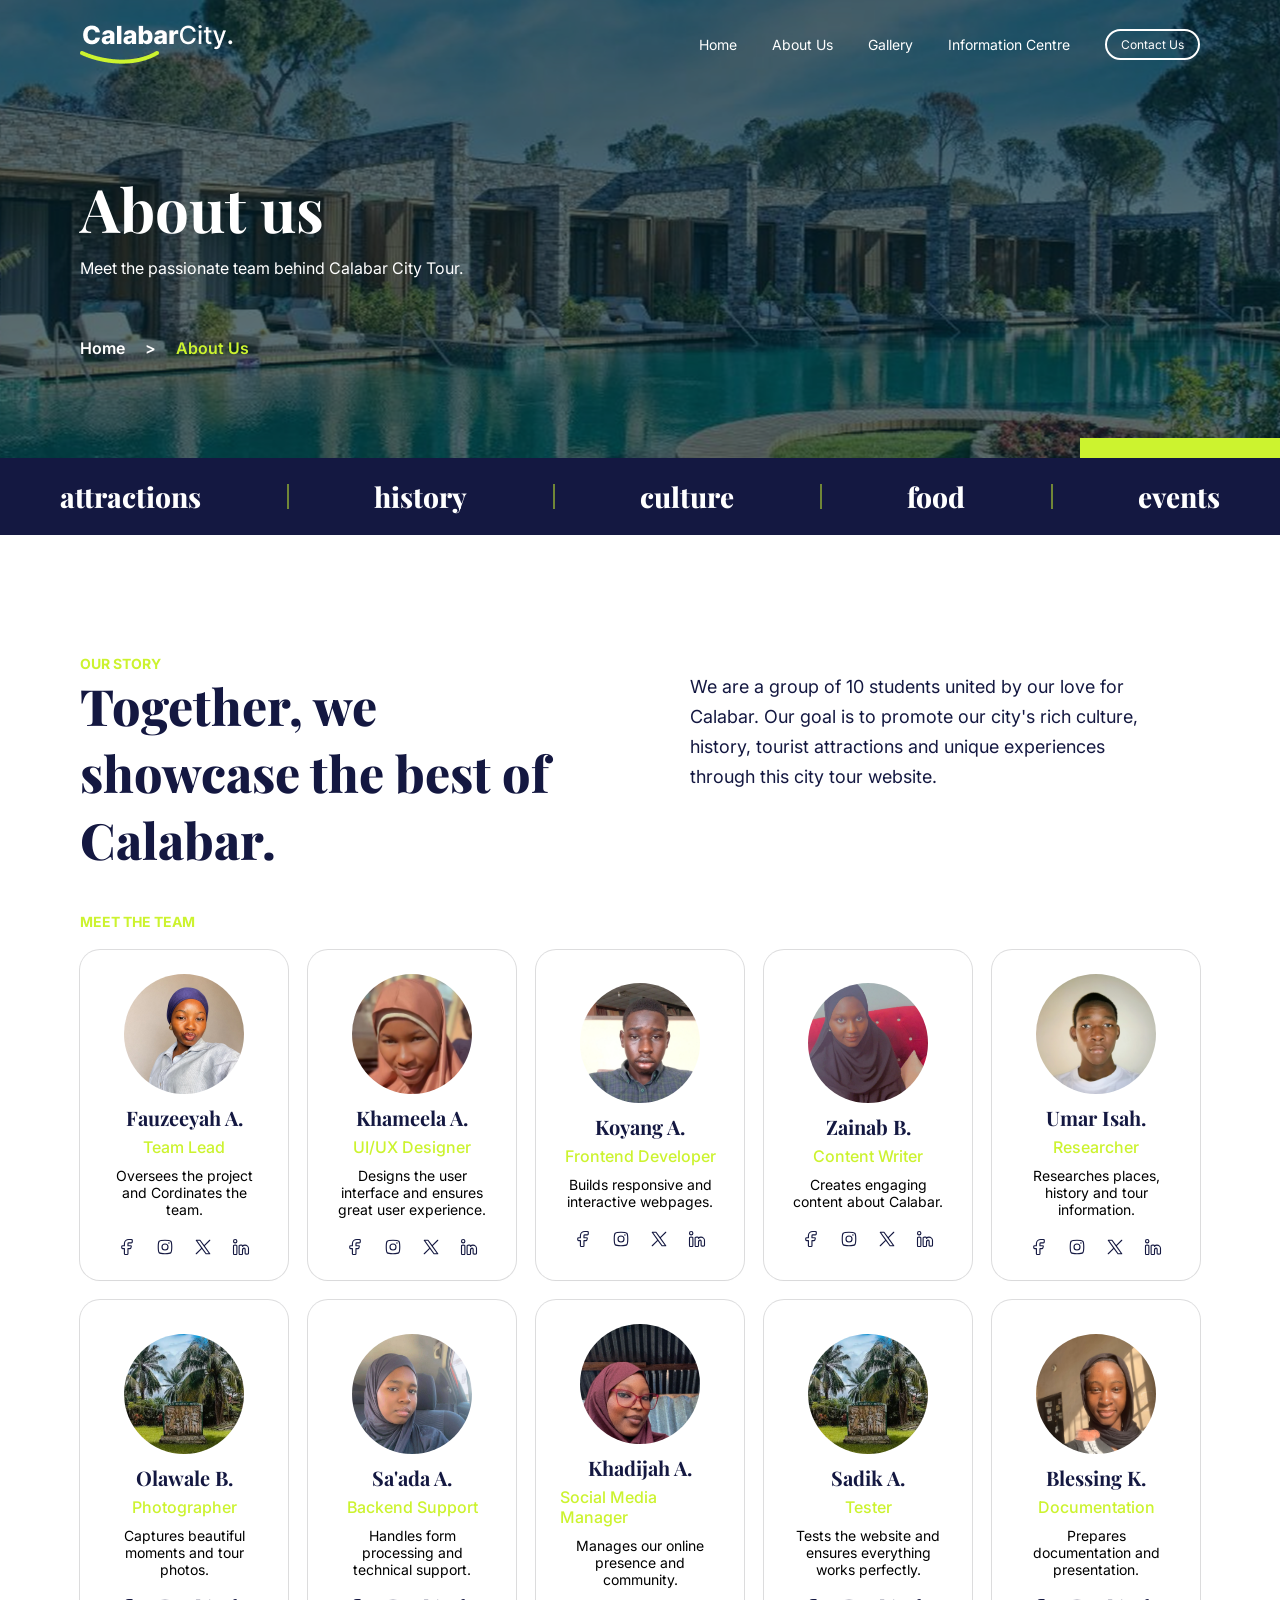
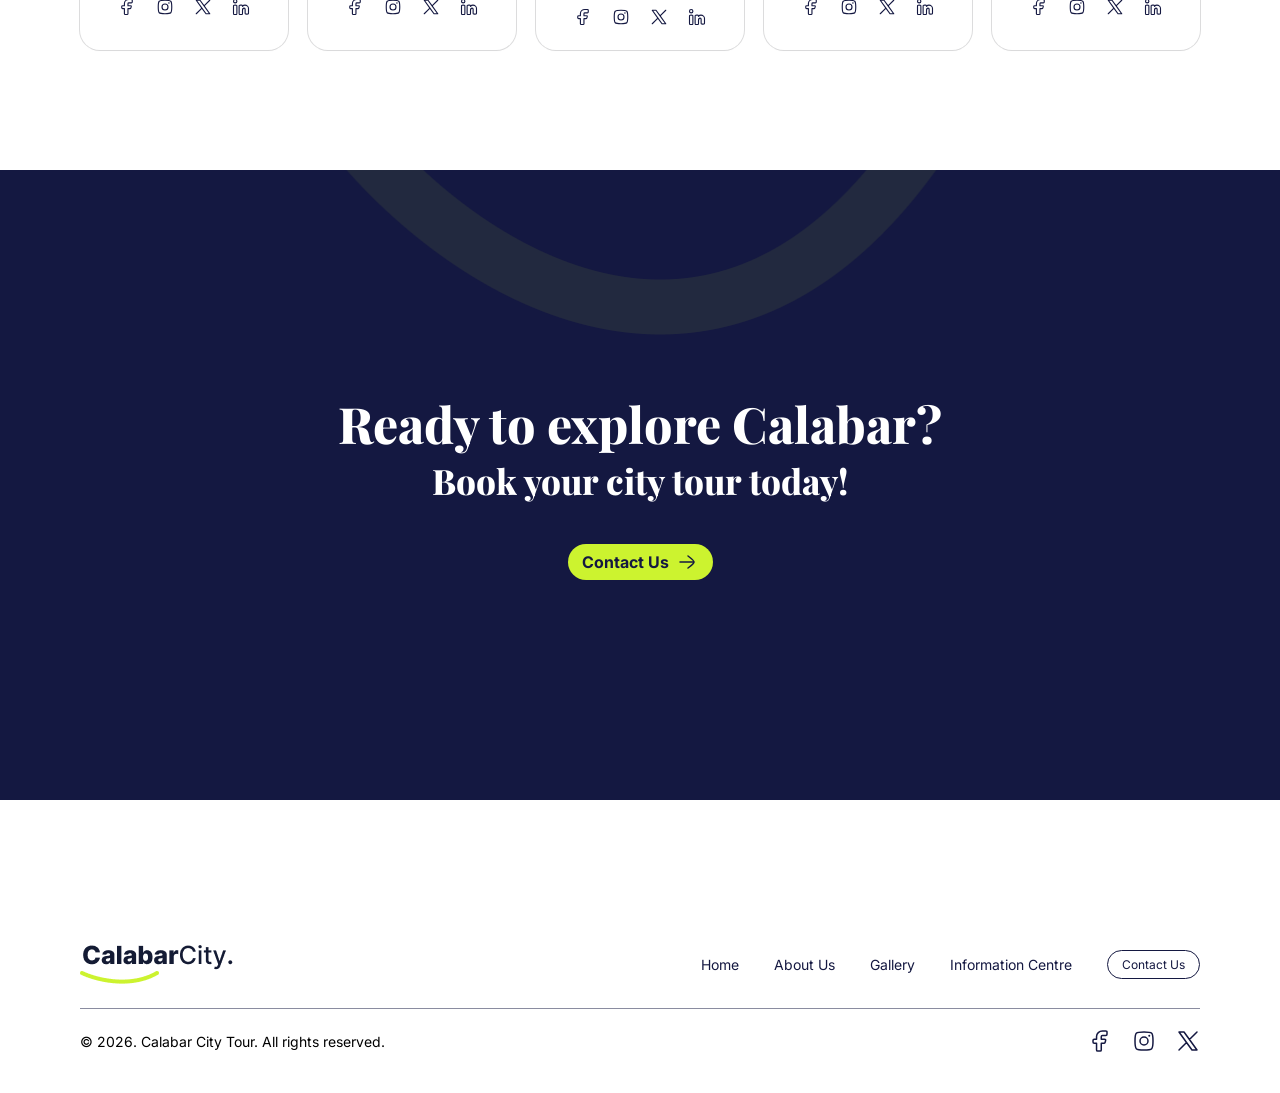
==== commit 4264401c: "update about us page" ====
--- a/about-us.html
+++ b/about-us.html
@@ -78,7 +78,7 @@
     <div class="team-grid">
         <div class="member-card">
             <div class="avatar">
-                <img src="./assets/national-museum.jpg" alt="">
+                <img src="./assets/FauziyatAjetunmobi.jpg" alt="">
             </div>
             <h4>Fauzeeyah A.</h4>
             <h5>Team Lead</h5>
@@ -104,7 +104,7 @@
         </div>
         <div class="member-card">
             <div class="avatar">
-                <img src="./assets/national-museum.jpg" alt="">
+                <img src="./assets/KhamilaAhmad.jpg" alt="">
             </div>
             <h4>Khameela A.</h4>
             <h5>UI/UX Designer</h5>
@@ -130,7 +130,7 @@
         </div>
         <div class="member-card">
             <div class="avatar">
-                <img src="./assets/national-museum.jpg" alt="">
+                <img src="./assets/KoyangAbass.jpg" alt="">
             </div>
             <h4>Koyang A.</h4>
             <h5>Frontend Developer</h5>
@@ -156,7 +156,7 @@
         </div>
         <div class="member-card">
             <div class="avatar">
-                <img src="./assets/national-museum.jpg" alt="">
+                <img src="./assets/ZainabBalarabe.jpg" alt="">
             </div>
             <h4>Zainab B.</h4>
             <h5>Content Writer</h5>
@@ -182,9 +182,9 @@
         </div>
         <div class="member-card">
             <div class="avatar">
-                <img src="./assets/national-museum.jpg" alt="">
-            </div>
-            <h4>Sadiq A.</h4>
+                <img src="./assets/Umar Isah Abdullahi.jpg" alt="">
+            </div>
+            <h4>Umar Isah.</h4>
             <h5>Researcher</h5>
             <p>Researches places, history and tour information.</p>
             <div class="socials">
@@ -210,7 +210,7 @@
             <div class="avatar">
                 <img src="./assets/national-museum.jpg" alt="">
             </div>
-            <h4>Olawole B.</h4>
+            <h4>Olawale B.</h4>
             <h5>Photographer</h5>
             <p>Captures beautiful moments and tour photos.</p>
             <div class="socials">
@@ -234,89 +234,89 @@
         </div>
         <div class="member-card">
             <div class="avatar">
+                <img src="./assets/Sa’ada Auwal Abubakar .jpg" alt="">
+            </div>
+            <h4>Sa'ada A.</h4>
+            <h5>Backend Support</h5>
+            <p>Handles form processing and technical support.</p>
+            <div class="socials">
+                 <svg xmlns="http://www.w3.org/2000/svg" viewBox="0 0 24 24" width="18px" height="18" color="currentColor" fill="none" stroke="currentColor" stroke-width="1.5" stroke-linejoin="round">
+                    <path fill-rule="evenodd" clip-rule="evenodd" d="M6.18182 10.3333C5.20406 10.3333 5 10.5252 5 11.4444V13.1111C5 14.0304 5.20406 14.2222 6.18182 14.2222H8.54545V20.8889C8.54545 21.8081 8.74951 22 9.72727 22H12.0909C13.0687 22 13.2727 21.8081 13.2727 20.8889V14.2222H15.9267C16.6683 14.2222 16.8594 14.0867 17.0631 13.4164L17.5696 11.7497C17.9185 10.6014 17.7035 10.3333 16.4332 10.3333H13.2727V7.55556C13.2727 6.94191 13.8018 6.44444 14.4545 6.44444H17.8182C18.7959 6.44444 19 6.25259 19 5.33333V3.11111C19 2.19185 18.7959 2 17.8182 2H14.4545C11.191 2 8.54545 4.48731 8.54545 7.55556V10.3333H6.18182Z"></path>
+                </svg>
+                <svg xmlns="http://www.w3.org/2000/svg" viewBox="0 0 24 24" width="18px" height="18" color="currentColor" fill="none" stroke="currentColor" stroke-width="1.5" stroke-linecap="round" stroke-linejoin="round">
+                    <path d="M3 12C3 7.75736 3 5.63604 4.31802 4.31802C5.63604 3 7.75736 3 12 3C16.2426 3 18.364 3 19.682 4.31802C21 5.63604 21 7.75736 21 12C21 16.2426 21 18.364 19.682 19.682C18.364 21 16.2426 21 12 21C7.75736 21 5.63604 21 4.31802 19.682C3 18.364 3 16.2426 3 12Z"></path>
+                    <path d="M16 12C16 14.2091 14.2091 16 12 16C9.79086 16 8 14.2091 8 12C8 9.79086 9.79086 8 12 8C14.2091 8 16 9.79086 16 12Z"></path>
+                    <path d="M17.3748 6.75024H17.2498M17.4998 6.75024C17.4998 6.88832 17.3878 7.00024 17.2498 7.00024C17.1117 7.00024 16.9998 6.88832 16.9998 6.75024C16.9998 6.61217 17.1117 6.50024 17.2498 6.50024C17.3878 6.50024 17.4998 6.61217 17.4998 6.75024Z"></path>
+                </svg>
+                <svg xmlns="http://www.w3.org/2000/svg" viewBox="0 0 24 24" width="18px" height="18" color="currentColor" fill="none" stroke="currentColor" stroke-width="1.5" stroke-linecap="round" stroke-linejoin="round">
+                    <path d="M3 21L10.5484 13.4516M21 3L13.4516 10.5484M13.4516 10.5484L8 3H3L10.5484 13.4516M13.4516 10.5484L21 21H16L10.5484 13.4516"></path>
+                </svg>
+                <svg xmlns="http://www.w3.org/2000/svg" viewBox="0 0 24 24" width="18px" height="18" color="currentColor" fill="none" stroke="currentColor" stroke-width="1.5">
+                    <path d="M4.5 9.5H4C3.05719 9.5 2.58579 9.5 2.29289 9.79289C2 10.0858 2 10.5572 2 11.5V20C2 20.9428 2 21.4142 2.29289 21.7071C2.58579 22 3.05719 22 4 22H4.5C5.44281 22 5.91421 22 6.20711 21.7071C6.5 21.4142 6.5 20.9428 6.5 20V11.5C6.5 10.5572 6.5 10.0858 6.20711 9.79289C5.91421 9.5 5.44281 9.5 4.5 9.5Z"></path>
+                    <path d="M6.5 4.25C6.5 5.49264 5.49264 6.5 4.25 6.5C3.00736 6.5 2 5.49264 2 4.25C2 3.00736 3.00736 2 4.25 2C5.49264 2 6.5 3.00736 6.5 4.25Z"></path>
+                    <path d="M12.326 9.5H11.5C10.5572 9.5 10.0858 9.5 9.79289 9.79289C9.5 10.0858 9.5 10.5572 9.5 11.5V20C9.5 20.9428 9.5 21.4142 9.79289 21.7071C10.0858 22 10.5572 22 11.5 22H12C12.9428 22 13.4142 22 13.7071 21.7071C14 21.4142 14 20.9428 14 20L14.0001 16.5001C14.0001 14.8433 14.5281 13.5001 16.0879 13.5001C16.8677 13.5001 17.5 14.1717 17.5 15.0001V19.5001C17.5 20.4429 17.5 20.9143 17.7929 21.2072C18.0857 21.5001 18.5572 21.5001 19.5 21.5001H19.9987C20.9413 21.5001 21.4126 21.5001 21.7055 21.2073C21.9984 20.9145 21.9985 20.4432 21.9987 19.5006L22.0001 14.0002C22.0001 11.515 19.6364 9.50024 17.2968 9.50024C15.9649 9.50024 14.7767 10.1531 14.0001 11.174C14 10.5439 14 10.2289 13.8632 9.995C13.7765 9.84686 13.6531 9.72353 13.505 9.63687C13.2711 9.5 12.9561 9.5 12.326 9.5Z" stroke-linejoin="round"></path>
+                </svg>
+            </div>
+        </div>
+        <div class="member-card">
+            <div class="avatar">
+                <img src="./assets/KHADIJAH ABDULSALAM SHITU  .JPG" alt="">
+            </div>
+            <h4>Khadijah A.</h4>
+            <h5>Social Media Manager</h5>
+            <p>Manages our online presence and community.</p>
+            <div class="socials">
+                 <svg xmlns="http://www.w3.org/2000/svg" viewBox="0 0 24 24" width="18px" height="18" color="currentColor" fill="none" stroke="currentColor" stroke-width="1.5" stroke-linejoin="round">
+                    <path fill-rule="evenodd" clip-rule="evenodd" d="M6.18182 10.3333C5.20406 10.3333 5 10.5252 5 11.4444V13.1111C5 14.0304 5.20406 14.2222 6.18182 14.2222H8.54545V20.8889C8.54545 21.8081 8.74951 22 9.72727 22H12.0909C13.0687 22 13.2727 21.8081 13.2727 20.8889V14.2222H15.9267C16.6683 14.2222 16.8594 14.0867 17.0631 13.4164L17.5696 11.7497C17.9185 10.6014 17.7035 10.3333 16.4332 10.3333H13.2727V7.55556C13.2727 6.94191 13.8018 6.44444 14.4545 6.44444H17.8182C18.7959 6.44444 19 6.25259 19 5.33333V3.11111C19 2.19185 18.7959 2 17.8182 2H14.4545C11.191 2 8.54545 4.48731 8.54545 7.55556V10.3333H6.18182Z"></path>
+                </svg>
+                <svg xmlns="http://www.w3.org/2000/svg" viewBox="0 0 24 24" width="18px" height="18" color="currentColor" fill="none" stroke="currentColor" stroke-width="1.5" stroke-linecap="round" stroke-linejoin="round">
+                    <path d="M3 12C3 7.75736 3 5.63604 4.31802 4.31802C5.63604 3 7.75736 3 12 3C16.2426 3 18.364 3 19.682 4.31802C21 5.63604 21 7.75736 21 12C21 16.2426 21 18.364 19.682 19.682C18.364 21 16.2426 21 12 21C7.75736 21 5.63604 21 4.31802 19.682C3 18.364 3 16.2426 3 12Z"></path>
+                    <path d="M16 12C16 14.2091 14.2091 16 12 16C9.79086 16 8 14.2091 8 12C8 9.79086 9.79086 8 12 8C14.2091 8 16 9.79086 16 12Z"></path>
+                    <path d="M17.3748 6.75024H17.2498M17.4998 6.75024C17.4998 6.88832 17.3878 7.00024 17.2498 7.00024C17.1117 7.00024 16.9998 6.88832 16.9998 6.75024C16.9998 6.61217 17.1117 6.50024 17.2498 6.50024C17.3878 6.50024 17.4998 6.61217 17.4998 6.75024Z"></path>
+                </svg>
+                <svg xmlns="http://www.w3.org/2000/svg" viewBox="0 0 24 24" width="18px" height="18" color="currentColor" fill="none" stroke="currentColor" stroke-width="1.5" stroke-linecap="round" stroke-linejoin="round">
+                    <path d="M3 21L10.5484 13.4516M21 3L13.4516 10.5484M13.4516 10.5484L8 3H3L10.5484 13.4516M13.4516 10.5484L21 21H16L10.5484 13.4516"></path>
+                </svg>
+                <svg xmlns="http://www.w3.org/2000/svg" viewBox="0 0 24 24" width="18px" height="18" color="currentColor" fill="none" stroke="currentColor" stroke-width="1.5">
+                    <path d="M4.5 9.5H4C3.05719 9.5 2.58579 9.5 2.29289 9.79289C2 10.0858 2 10.5572 2 11.5V20C2 20.9428 2 21.4142 2.29289 21.7071C2.58579 22 3.05719 22 4 22H4.5C5.44281 22 5.91421 22 6.20711 21.7071C6.5 21.4142 6.5 20.9428 6.5 20V11.5C6.5 10.5572 6.5 10.0858 6.20711 9.79289C5.91421 9.5 5.44281 9.5 4.5 9.5Z"></path>
+                    <path d="M6.5 4.25C6.5 5.49264 5.49264 6.5 4.25 6.5C3.00736 6.5 2 5.49264 2 4.25C2 3.00736 3.00736 2 4.25 2C5.49264 2 6.5 3.00736 6.5 4.25Z"></path>
+                    <path d="M12.326 9.5H11.5C10.5572 9.5 10.0858 9.5 9.79289 9.79289C9.5 10.0858 9.5 10.5572 9.5 11.5V20C9.5 20.9428 9.5 21.4142 9.79289 21.7071C10.0858 22 10.5572 22 11.5 22H12C12.9428 22 13.4142 22 13.7071 21.7071C14 21.4142 14 20.9428 14 20L14.0001 16.5001C14.0001 14.8433 14.5281 13.5001 16.0879 13.5001C16.8677 13.5001 17.5 14.1717 17.5 15.0001V19.5001C17.5 20.4429 17.5 20.9143 17.7929 21.2072C18.0857 21.5001 18.5572 21.5001 19.5 21.5001H19.9987C20.9413 21.5001 21.4126 21.5001 21.7055 21.2073C21.9984 20.9145 21.9985 20.4432 21.9987 19.5006L22.0001 14.0002C22.0001 11.515 19.6364 9.50024 17.2968 9.50024C15.9649 9.50024 14.7767 10.1531 14.0001 11.174C14 10.5439 14 10.2289 13.8632 9.995C13.7765 9.84686 13.6531 9.72353 13.505 9.63687C13.2711 9.5 12.9561 9.5 12.326 9.5Z" stroke-linejoin="round"></path>
+                </svg>
+            </div>
+        </div>
+        <div class="member-card">
+            <div class="avatar">
                 <img src="./assets/national-museum.jpg" alt="">
             </div>
-            <h4>Fauzeeyah A.</h4>
-            <h5>Team Lead</h5>
-            <p>Oversees the project and Cordinates the team.</p>
-            <div class="socials">
-                 <svg xmlns="http://www.w3.org/2000/svg" viewBox="0 0 24 24" width="18px" height="18" color="currentColor" fill="none" stroke="currentColor" stroke-width="1.5" stroke-linejoin="round">
-                    <path fill-rule="evenodd" clip-rule="evenodd" d="M6.18182 10.3333C5.20406 10.3333 5 10.5252 5 11.4444V13.1111C5 14.0304 5.20406 14.2222 6.18182 14.2222H8.54545V20.8889C8.54545 21.8081 8.74951 22 9.72727 22H12.0909C13.0687 22 13.2727 21.8081 13.2727 20.8889V14.2222H15.9267C16.6683 14.2222 16.8594 14.0867 17.0631 13.4164L17.5696 11.7497C17.9185 10.6014 17.7035 10.3333 16.4332 10.3333H13.2727V7.55556C13.2727 6.94191 13.8018 6.44444 14.4545 6.44444H17.8182C18.7959 6.44444 19 6.25259 19 5.33333V3.11111C19 2.19185 18.7959 2 17.8182 2H14.4545C11.191 2 8.54545 4.48731 8.54545 7.55556V10.3333H6.18182Z"></path>
-                </svg>
-                <svg xmlns="http://www.w3.org/2000/svg" viewBox="0 0 24 24" width="18px" height="18" color="currentColor" fill="none" stroke="currentColor" stroke-width="1.5" stroke-linecap="round" stroke-linejoin="round">
-                    <path d="M3 12C3 7.75736 3 5.63604 4.31802 4.31802C5.63604 3 7.75736 3 12 3C16.2426 3 18.364 3 19.682 4.31802C21 5.63604 21 7.75736 21 12C21 16.2426 21 18.364 19.682 19.682C18.364 21 16.2426 21 12 21C7.75736 21 5.63604 21 4.31802 19.682C3 18.364 3 16.2426 3 12Z"></path>
-                    <path d="M16 12C16 14.2091 14.2091 16 12 16C9.79086 16 8 14.2091 8 12C8 9.79086 9.79086 8 12 8C14.2091 8 16 9.79086 16 12Z"></path>
-                    <path d="M17.3748 6.75024H17.2498M17.4998 6.75024C17.4998 6.88832 17.3878 7.00024 17.2498 7.00024C17.1117 7.00024 16.9998 6.88832 16.9998 6.75024C16.9998 6.61217 17.1117 6.50024 17.2498 6.50024C17.3878 6.50024 17.4998 6.61217 17.4998 6.75024Z"></path>
-                </svg>
-                <svg xmlns="http://www.w3.org/2000/svg" viewBox="0 0 24 24" width="18px" height="18" color="currentColor" fill="none" stroke="currentColor" stroke-width="1.5" stroke-linecap="round" stroke-linejoin="round">
-                    <path d="M3 21L10.5484 13.4516M21 3L13.4516 10.5484M13.4516 10.5484L8 3H3L10.5484 13.4516M13.4516 10.5484L21 21H16L10.5484 13.4516"></path>
-                </svg>
-                <svg xmlns="http://www.w3.org/2000/svg" viewBox="0 0 24 24" width="18px" height="18" color="currentColor" fill="none" stroke="currentColor" stroke-width="1.5">
-                    <path d="M4.5 9.5H4C3.05719 9.5 2.58579 9.5 2.29289 9.79289C2 10.0858 2 10.5572 2 11.5V20C2 20.9428 2 21.4142 2.29289 21.7071C2.58579 22 3.05719 22 4 22H4.5C5.44281 22 5.91421 22 6.20711 21.7071C6.5 21.4142 6.5 20.9428 6.5 20V11.5C6.5 10.5572 6.5 10.0858 6.20711 9.79289C5.91421 9.5 5.44281 9.5 4.5 9.5Z"></path>
-                    <path d="M6.5 4.25C6.5 5.49264 5.49264 6.5 4.25 6.5C3.00736 6.5 2 5.49264 2 4.25C2 3.00736 3.00736 2 4.25 2C5.49264 2 6.5 3.00736 6.5 4.25Z"></path>
-                    <path d="M12.326 9.5H11.5C10.5572 9.5 10.0858 9.5 9.79289 9.79289C9.5 10.0858 9.5 10.5572 9.5 11.5V20C9.5 20.9428 9.5 21.4142 9.79289 21.7071C10.0858 22 10.5572 22 11.5 22H12C12.9428 22 13.4142 22 13.7071 21.7071C14 21.4142 14 20.9428 14 20L14.0001 16.5001C14.0001 14.8433 14.5281 13.5001 16.0879 13.5001C16.8677 13.5001 17.5 14.1717 17.5 15.0001V19.5001C17.5 20.4429 17.5 20.9143 17.7929 21.2072C18.0857 21.5001 18.5572 21.5001 19.5 21.5001H19.9987C20.9413 21.5001 21.4126 21.5001 21.7055 21.2073C21.9984 20.9145 21.9985 20.4432 21.9987 19.5006L22.0001 14.0002C22.0001 11.515 19.6364 9.50024 17.2968 9.50024C15.9649 9.50024 14.7767 10.1531 14.0001 11.174C14 10.5439 14 10.2289 13.8632 9.995C13.7765 9.84686 13.6531 9.72353 13.505 9.63687C13.2711 9.5 12.9561 9.5 12.326 9.5Z" stroke-linejoin="round"></path>
-                </svg>
-            </div>
-        </div>
-        <div class="member-card">
-            <div class="avatar">
-                <img src="./assets/national-museum.jpg" alt="">
-            </div>
-            <h4>Fauzeeyah A.</h4>
-            <h5>Team Lead</h5>
-            <p>Oversees the project and Cordinates the team.</p>
-            <div class="socials">
-                 <svg xmlns="http://www.w3.org/2000/svg" viewBox="0 0 24 24" width="18px" height="18" color="currentColor" fill="none" stroke="currentColor" stroke-width="1.5" stroke-linejoin="round">
-                    <path fill-rule="evenodd" clip-rule="evenodd" d="M6.18182 10.3333C5.20406 10.3333 5 10.5252 5 11.4444V13.1111C5 14.0304 5.20406 14.2222 6.18182 14.2222H8.54545V20.8889C8.54545 21.8081 8.74951 22 9.72727 22H12.0909C13.0687 22 13.2727 21.8081 13.2727 20.8889V14.2222H15.9267C16.6683 14.2222 16.8594 14.0867 17.0631 13.4164L17.5696 11.7497C17.9185 10.6014 17.7035 10.3333 16.4332 10.3333H13.2727V7.55556C13.2727 6.94191 13.8018 6.44444 14.4545 6.44444H17.8182C18.7959 6.44444 19 6.25259 19 5.33333V3.11111C19 2.19185 18.7959 2 17.8182 2H14.4545C11.191 2 8.54545 4.48731 8.54545 7.55556V10.3333H6.18182Z"></path>
-                </svg>
-                <svg xmlns="http://www.w3.org/2000/svg" viewBox="0 0 24 24" width="18px" height="18" color="currentColor" fill="none" stroke="currentColor" stroke-width="1.5" stroke-linecap="round" stroke-linejoin="round">
-                    <path d="M3 12C3 7.75736 3 5.63604 4.31802 4.31802C5.63604 3 7.75736 3 12 3C16.2426 3 18.364 3 19.682 4.31802C21 5.63604 21 7.75736 21 12C21 16.2426 21 18.364 19.682 19.682C18.364 21 16.2426 21 12 21C7.75736 21 5.63604 21 4.31802 19.682C3 18.364 3 16.2426 3 12Z"></path>
-                    <path d="M16 12C16 14.2091 14.2091 16 12 16C9.79086 16 8 14.2091 8 12C8 9.79086 9.79086 8 12 8C14.2091 8 16 9.79086 16 12Z"></path>
-                    <path d="M17.3748 6.75024H17.2498M17.4998 6.75024C17.4998 6.88832 17.3878 7.00024 17.2498 7.00024C17.1117 7.00024 16.9998 6.88832 16.9998 6.75024C16.9998 6.61217 17.1117 6.50024 17.2498 6.50024C17.3878 6.50024 17.4998 6.61217 17.4998 6.75024Z"></path>
-                </svg>
-                <svg xmlns="http://www.w3.org/2000/svg" viewBox="0 0 24 24" width="18px" height="18" color="currentColor" fill="none" stroke="currentColor" stroke-width="1.5" stroke-linecap="round" stroke-linejoin="round">
-                    <path d="M3 21L10.5484 13.4516M21 3L13.4516 10.5484M13.4516 10.5484L8 3H3L10.5484 13.4516M13.4516 10.5484L21 21H16L10.5484 13.4516"></path>
-                </svg>
-                <svg xmlns="http://www.w3.org/2000/svg" viewBox="0 0 24 24" width="18px" height="18" color="currentColor" fill="none" stroke="currentColor" stroke-width="1.5">
-                    <path d="M4.5 9.5H4C3.05719 9.5 2.58579 9.5 2.29289 9.79289C2 10.0858 2 10.5572 2 11.5V20C2 20.9428 2 21.4142 2.29289 21.7071C2.58579 22 3.05719 22 4 22H4.5C5.44281 22 5.91421 22 6.20711 21.7071C6.5 21.4142 6.5 20.9428 6.5 20V11.5C6.5 10.5572 6.5 10.0858 6.20711 9.79289C5.91421 9.5 5.44281 9.5 4.5 9.5Z"></path>
-                    <path d="M6.5 4.25C6.5 5.49264 5.49264 6.5 4.25 6.5C3.00736 6.5 2 5.49264 2 4.25C2 3.00736 3.00736 2 4.25 2C5.49264 2 6.5 3.00736 6.5 4.25Z"></path>
-                    <path d="M12.326 9.5H11.5C10.5572 9.5 10.0858 9.5 9.79289 9.79289C9.5 10.0858 9.5 10.5572 9.5 11.5V20C9.5 20.9428 9.5 21.4142 9.79289 21.7071C10.0858 22 10.5572 22 11.5 22H12C12.9428 22 13.4142 22 13.7071 21.7071C14 21.4142 14 20.9428 14 20L14.0001 16.5001C14.0001 14.8433 14.5281 13.5001 16.0879 13.5001C16.8677 13.5001 17.5 14.1717 17.5 15.0001V19.5001C17.5 20.4429 17.5 20.9143 17.7929 21.2072C18.0857 21.5001 18.5572 21.5001 19.5 21.5001H19.9987C20.9413 21.5001 21.4126 21.5001 21.7055 21.2073C21.9984 20.9145 21.9985 20.4432 21.9987 19.5006L22.0001 14.0002C22.0001 11.515 19.6364 9.50024 17.2968 9.50024C15.9649 9.50024 14.7767 10.1531 14.0001 11.174C14 10.5439 14 10.2289 13.8632 9.995C13.7765 9.84686 13.6531 9.72353 13.505 9.63687C13.2711 9.5 12.9561 9.5 12.326 9.5Z" stroke-linejoin="round"></path>
-                </svg>
-            </div>
-        </div>
-        <div class="member-card">
-            <div class="avatar">
-                <img src="./assets/national-museum.jpg" alt="">
-            </div>
-            <h4>Fauzeeyah A.</h4>
-            <h5>Team Lead</h5>
-            <p>Oversees the project and Cordinates the team.</p>
-            <div class="socials">
-                 <svg xmlns="http://www.w3.org/2000/svg" viewBox="0 0 24 24" width="18px" height="18" color="currentColor" fill="none" stroke="currentColor" stroke-width="1.5" stroke-linejoin="round">
-                    <path fill-rule="evenodd" clip-rule="evenodd" d="M6.18182 10.3333C5.20406 10.3333 5 10.5252 5 11.4444V13.1111C5 14.0304 5.20406 14.2222 6.18182 14.2222H8.54545V20.8889C8.54545 21.8081 8.74951 22 9.72727 22H12.0909C13.0687 22 13.2727 21.8081 13.2727 20.8889V14.2222H15.9267C16.6683 14.2222 16.8594 14.0867 17.0631 13.4164L17.5696 11.7497C17.9185 10.6014 17.7035 10.3333 16.4332 10.3333H13.2727V7.55556C13.2727 6.94191 13.8018 6.44444 14.4545 6.44444H17.8182C18.7959 6.44444 19 6.25259 19 5.33333V3.11111C19 2.19185 18.7959 2 17.8182 2H14.4545C11.191 2 8.54545 4.48731 8.54545 7.55556V10.3333H6.18182Z"></path>
-                </svg>
-                <svg xmlns="http://www.w3.org/2000/svg" viewBox="0 0 24 24" width="18px" height="18" color="currentColor" fill="none" stroke="currentColor" stroke-width="1.5" stroke-linecap="round" stroke-linejoin="round">
-                    <path d="M3 12C3 7.75736 3 5.63604 4.31802 4.31802C5.63604 3 7.75736 3 12 3C16.2426 3 18.364 3 19.682 4.31802C21 5.63604 21 7.75736 21 12C21 16.2426 21 18.364 19.682 19.682C18.364 21 16.2426 21 12 21C7.75736 21 5.63604 21 4.31802 19.682C3 18.364 3 16.2426 3 12Z"></path>
-                    <path d="M16 12C16 14.2091 14.2091 16 12 16C9.79086 16 8 14.2091 8 12C8 9.79086 9.79086 8 12 8C14.2091 8 16 9.79086 16 12Z"></path>
-                    <path d="M17.3748 6.75024H17.2498M17.4998 6.75024C17.4998 6.88832 17.3878 7.00024 17.2498 7.00024C17.1117 7.00024 16.9998 6.88832 16.9998 6.75024C16.9998 6.61217 17.1117 6.50024 17.2498 6.50024C17.3878 6.50024 17.4998 6.61217 17.4998 6.75024Z"></path>
-                </svg>
-                <svg xmlns="http://www.w3.org/2000/svg" viewBox="0 0 24 24" width="18px" height="18" color="currentColor" fill="none" stroke="currentColor" stroke-width="1.5" stroke-linecap="round" stroke-linejoin="round">
-                    <path d="M3 21L10.5484 13.4516M21 3L13.4516 10.5484M13.4516 10.5484L8 3H3L10.5484 13.4516M13.4516 10.5484L21 21H16L10.5484 13.4516"></path>
-                </svg>
-                <svg xmlns="http://www.w3.org/2000/svg" viewBox="0 0 24 24" width="18px" height="18" color="currentColor" fill="none" stroke="currentColor" stroke-width="1.5">
-                    <path d="M4.5 9.5H4C3.05719 9.5 2.58579 9.5 2.29289 9.79289C2 10.0858 2 10.5572 2 11.5V20C2 20.9428 2 21.4142 2.29289 21.7071C2.58579 22 3.05719 22 4 22H4.5C5.44281 22 5.91421 22 6.20711 21.7071C6.5 21.4142 6.5 20.9428 6.5 20V11.5C6.5 10.5572 6.5 10.0858 6.20711 9.79289C5.91421 9.5 5.44281 9.5 4.5 9.5Z"></path>
-                    <path d="M6.5 4.25C6.5 5.49264 5.49264 6.5 4.25 6.5C3.00736 6.5 2 5.49264 2 4.25C2 3.00736 3.00736 2 4.25 2C5.49264 2 6.5 3.00736 6.5 4.25Z"></path>
-                    <path d="M12.326 9.5H11.5C10.5572 9.5 10.0858 9.5 9.79289 9.79289C9.5 10.0858 9.5 10.5572 9.5 11.5V20C9.5 20.9428 9.5 21.4142 9.79289 21.7071C10.0858 22 10.5572 22 11.5 22H12C12.9428 22 13.4142 22 13.7071 21.7071C14 21.4142 14 20.9428 14 20L14.0001 16.5001C14.0001 14.8433 14.5281 13.5001 16.0879 13.5001C16.8677 13.5001 17.5 14.1717 17.5 15.0001V19.5001C17.5 20.4429 17.5 20.9143 17.7929 21.2072C18.0857 21.5001 18.5572 21.5001 19.5 21.5001H19.9987C20.9413 21.5001 21.4126 21.5001 21.7055 21.2073C21.9984 20.9145 21.9985 20.4432 21.9987 19.5006L22.0001 14.0002C22.0001 11.515 19.6364 9.50024 17.2968 9.50024C15.9649 9.50024 14.7767 10.1531 14.0001 11.174C14 10.5439 14 10.2289 13.8632 9.995C13.7765 9.84686 13.6531 9.72353 13.505 9.63687C13.2711 9.5 12.9561 9.5 12.326 9.5Z" stroke-linejoin="round"></path>
-                </svg>
-            </div>
-        </div>
-        <div class="member-card">
-            <div class="avatar">
-                <img src="./assets/national-museum.jpg" alt="">
-            </div>
-            <h4>Fauzeeyah A.</h4>
-            <h5>Team Lead</h5>
-            <p>Oversees the project and Cordinates the team.</p>
+            <h4>Sadik A.</h4>
+            <h5>Tester</h5>
+            <p>Tests the website and ensures everything works perfectly.</p>
+            <div class="socials">
+                 <svg xmlns="http://www.w3.org/2000/svg" viewBox="0 0 24 24" width="18px" height="18" color="currentColor" fill="none" stroke="currentColor" stroke-width="1.5" stroke-linejoin="round">
+                    <path fill-rule="evenodd" clip-rule="evenodd" d="M6.18182 10.3333C5.20406 10.3333 5 10.5252 5 11.4444V13.1111C5 14.0304 5.20406 14.2222 6.18182 14.2222H8.54545V20.8889C8.54545 21.8081 8.74951 22 9.72727 22H12.0909C13.0687 22 13.2727 21.8081 13.2727 20.8889V14.2222H15.9267C16.6683 14.2222 16.8594 14.0867 17.0631 13.4164L17.5696 11.7497C17.9185 10.6014 17.7035 10.3333 16.4332 10.3333H13.2727V7.55556C13.2727 6.94191 13.8018 6.44444 14.4545 6.44444H17.8182C18.7959 6.44444 19 6.25259 19 5.33333V3.11111C19 2.19185 18.7959 2 17.8182 2H14.4545C11.191 2 8.54545 4.48731 8.54545 7.55556V10.3333H6.18182Z"></path>
+                </svg>
+                <svg xmlns="http://www.w3.org/2000/svg" viewBox="0 0 24 24" width="18px" height="18" color="currentColor" fill="none" stroke="currentColor" stroke-width="1.5" stroke-linecap="round" stroke-linejoin="round">
+                    <path d="M3 12C3 7.75736 3 5.63604 4.31802 4.31802C5.63604 3 7.75736 3 12 3C16.2426 3 18.364 3 19.682 4.31802C21 5.63604 21 7.75736 21 12C21 16.2426 21 18.364 19.682 19.682C18.364 21 16.2426 21 12 21C7.75736 21 5.63604 21 4.31802 19.682C3 18.364 3 16.2426 3 12Z"></path>
+                    <path d="M16 12C16 14.2091 14.2091 16 12 16C9.79086 16 8 14.2091 8 12C8 9.79086 9.79086 8 12 8C14.2091 8 16 9.79086 16 12Z"></path>
+                    <path d="M17.3748 6.75024H17.2498M17.4998 6.75024C17.4998 6.88832 17.3878 7.00024 17.2498 7.00024C17.1117 7.00024 16.9998 6.88832 16.9998 6.75024C16.9998 6.61217 17.1117 6.50024 17.2498 6.50024C17.3878 6.50024 17.4998 6.61217 17.4998 6.75024Z"></path>
+                </svg>
+                <svg xmlns="http://www.w3.org/2000/svg" viewBox="0 0 24 24" width="18px" height="18" color="currentColor" fill="none" stroke="currentColor" stroke-width="1.5" stroke-linecap="round" stroke-linejoin="round">
+                    <path d="M3 21L10.5484 13.4516M21 3L13.4516 10.5484M13.4516 10.5484L8 3H3L10.5484 13.4516M13.4516 10.5484L21 21H16L10.5484 13.4516"></path>
+                </svg>
+                <svg xmlns="http://www.w3.org/2000/svg" viewBox="0 0 24 24" width="18px" height="18" color="currentColor" fill="none" stroke="currentColor" stroke-width="1.5">
+                    <path d="M4.5 9.5H4C3.05719 9.5 2.58579 9.5 2.29289 9.79289C2 10.0858 2 10.5572 2 11.5V20C2 20.9428 2 21.4142 2.29289 21.7071C2.58579 22 3.05719 22 4 22H4.5C5.44281 22 5.91421 22 6.20711 21.7071C6.5 21.4142 6.5 20.9428 6.5 20V11.5C6.5 10.5572 6.5 10.0858 6.20711 9.79289C5.91421 9.5 5.44281 9.5 4.5 9.5Z"></path>
+                    <path d="M6.5 4.25C6.5 5.49264 5.49264 6.5 4.25 6.5C3.00736 6.5 2 5.49264 2 4.25C2 3.00736 3.00736 2 4.25 2C5.49264 2 6.5 3.00736 6.5 4.25Z"></path>
+                    <path d="M12.326 9.5H11.5C10.5572 9.5 10.0858 9.5 9.79289 9.79289C9.5 10.0858 9.5 10.5572 9.5 11.5V20C9.5 20.9428 9.5 21.4142 9.79289 21.7071C10.0858 22 10.5572 22 11.5 22H12C12.9428 22 13.4142 22 13.7071 21.7071C14 21.4142 14 20.9428 14 20L14.0001 16.5001C14.0001 14.8433 14.5281 13.5001 16.0879 13.5001C16.8677 13.5001 17.5 14.1717 17.5 15.0001V19.5001C17.5 20.4429 17.5 20.9143 17.7929 21.2072C18.0857 21.5001 18.5572 21.5001 19.5 21.5001H19.9987C20.9413 21.5001 21.4126 21.5001 21.7055 21.2073C21.9984 20.9145 21.9985 20.4432 21.9987 19.5006L22.0001 14.0002C22.0001 11.515 19.6364 9.50024 17.2968 9.50024C15.9649 9.50024 14.7767 10.1531 14.0001 11.174C14 10.5439 14 10.2289 13.8632 9.995C13.7765 9.84686 13.6531 9.72353 13.505 9.63687C13.2711 9.5 12.9561 9.5 12.326 9.5Z" stroke-linejoin="round"></path>
+                </svg>
+            </div>
+        </div>
+        <div class="member-card">
+            <div class="avatar">
+                <img src="./assets/BlessingKuyet.jpg" alt="">
+            </div>
+            <h4>Blessing K.</h4>
+            <h5>Documentation</h5>
+            <p>Prepares documentation and presentation.</p>
             <div class="socials">
                  <svg xmlns="http://www.w3.org/2000/svg" viewBox="0 0 24 24" width="18px" height="18" color="currentColor" fill="none" stroke="currentColor" stroke-width="1.5" stroke-linejoin="round">
                     <path fill-rule="evenodd" clip-rule="evenodd" d="M6.18182 10.3333C5.20406 10.3333 5 10.5252 5 11.4444V13.1111C5 14.0304 5.20406 14.2222 6.18182 14.2222H8.54545V20.8889C8.54545 21.8081 8.74951 22 9.72727 22H12.0909C13.0687 22 13.2727 21.8081 13.2727 20.8889V14.2222H15.9267C16.6683 14.2222 16.8594 14.0867 17.0631 13.4164L17.5696 11.7497C17.9185 10.6014 17.7035 10.3333 16.4332 10.3333H13.2727V7.55556C13.2727 6.94191 13.8018 6.44444 14.4545 6.44444H17.8182C18.7959 6.44444 19 6.25259 19 5.33333V3.11111C19 2.19185 18.7959 2 17.8182 2H14.4545C11.191 2 8.54545 4.48731 8.54545 7.55556V10.3333H6.18182Z"></path>
--- a/style.css
+++ b/style.css
@@ -330,14 +330,9 @@
     object-fit: cover;
     object-position: center;
     z-index: 1;
-    filter: grayscale(1);
     transition: all 200ms ease-in-out;
 }
-.home > .popular-destinations > .image-grid > .cell:first-child img{
-    filter: grayscale(0);
-}
 .home > .popular-destinations > .image-grid > .cell:hover img{
-    filter: grayscale(0);
     transform: scale(1.2);
 }
 .home > .popular-destinations > .image-grid > .cell > .content {
@@ -783,6 +778,8 @@
     overflow: hidden;
 }
 .about > .team> .team-grid > .member-card > .avatar > img {
+    width: 100%;
+    height: 100%;
     object-fit: cover;
     object-position: center;
 }
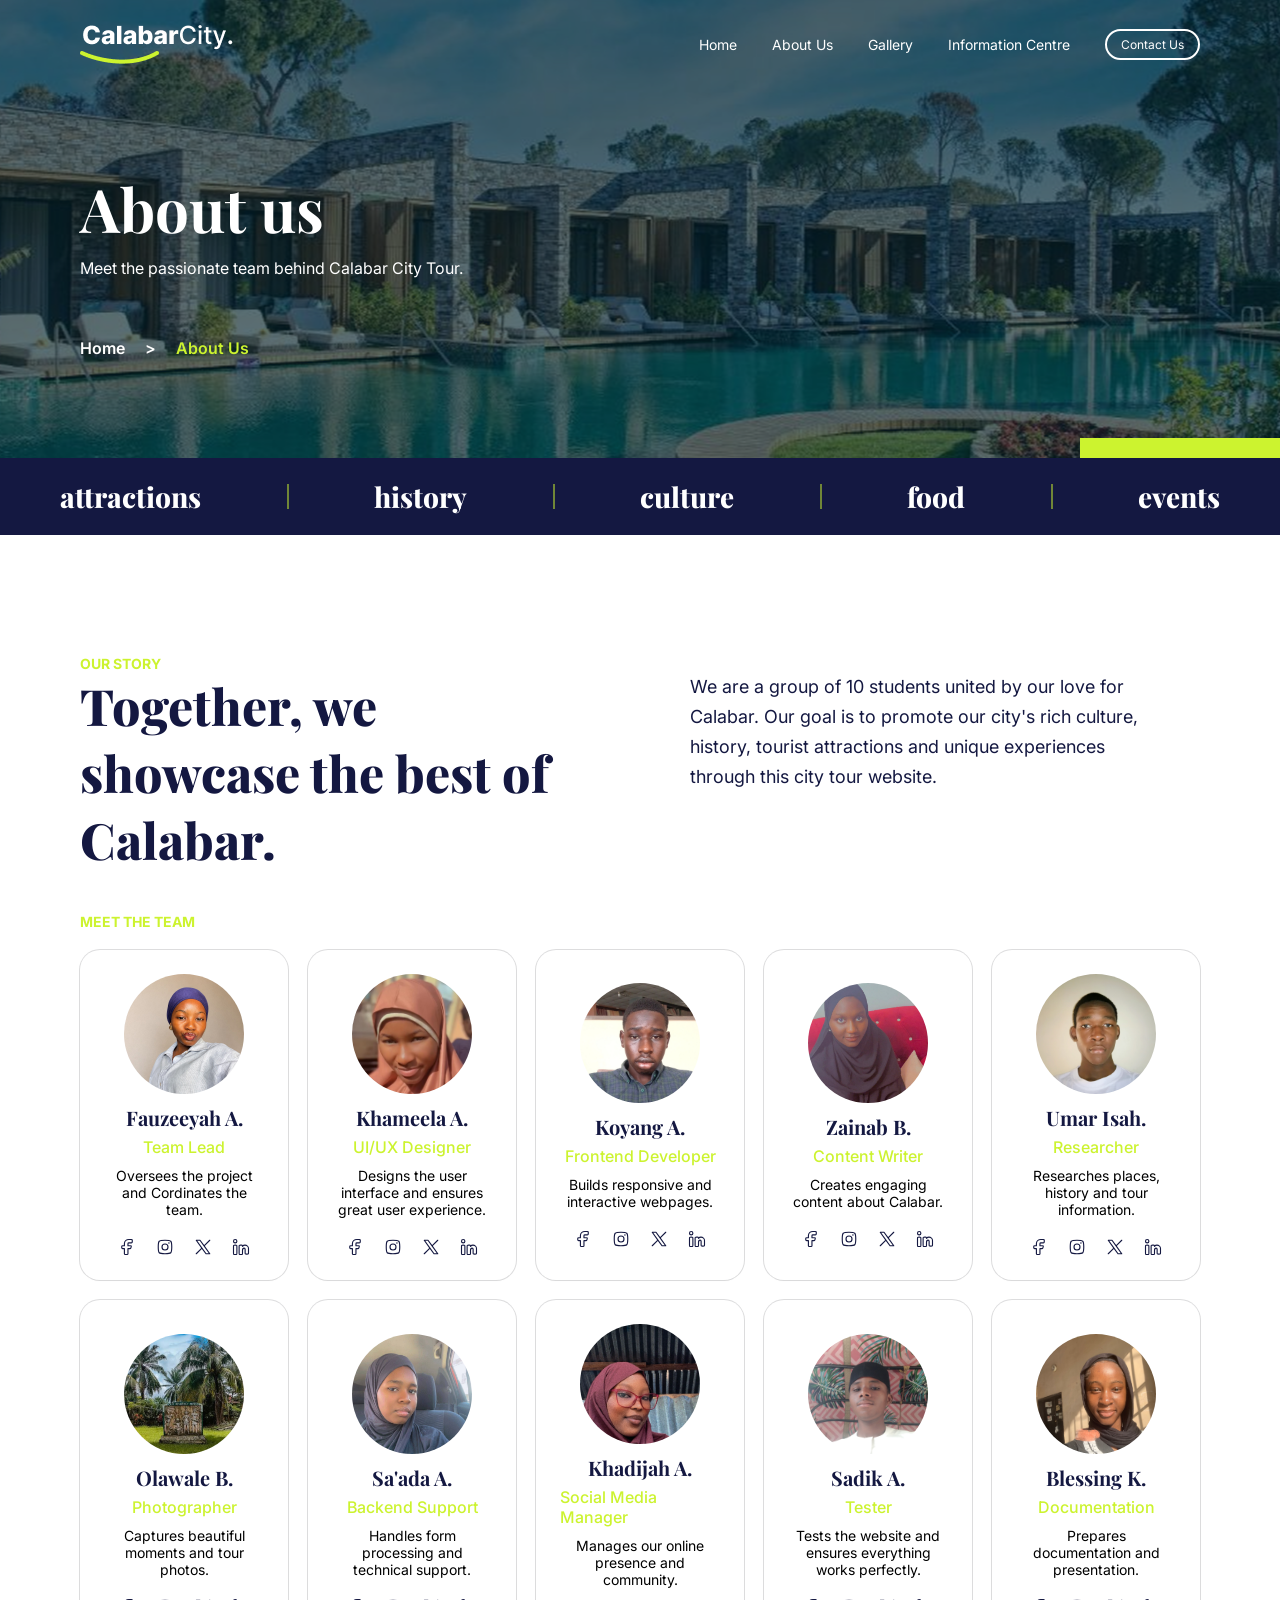
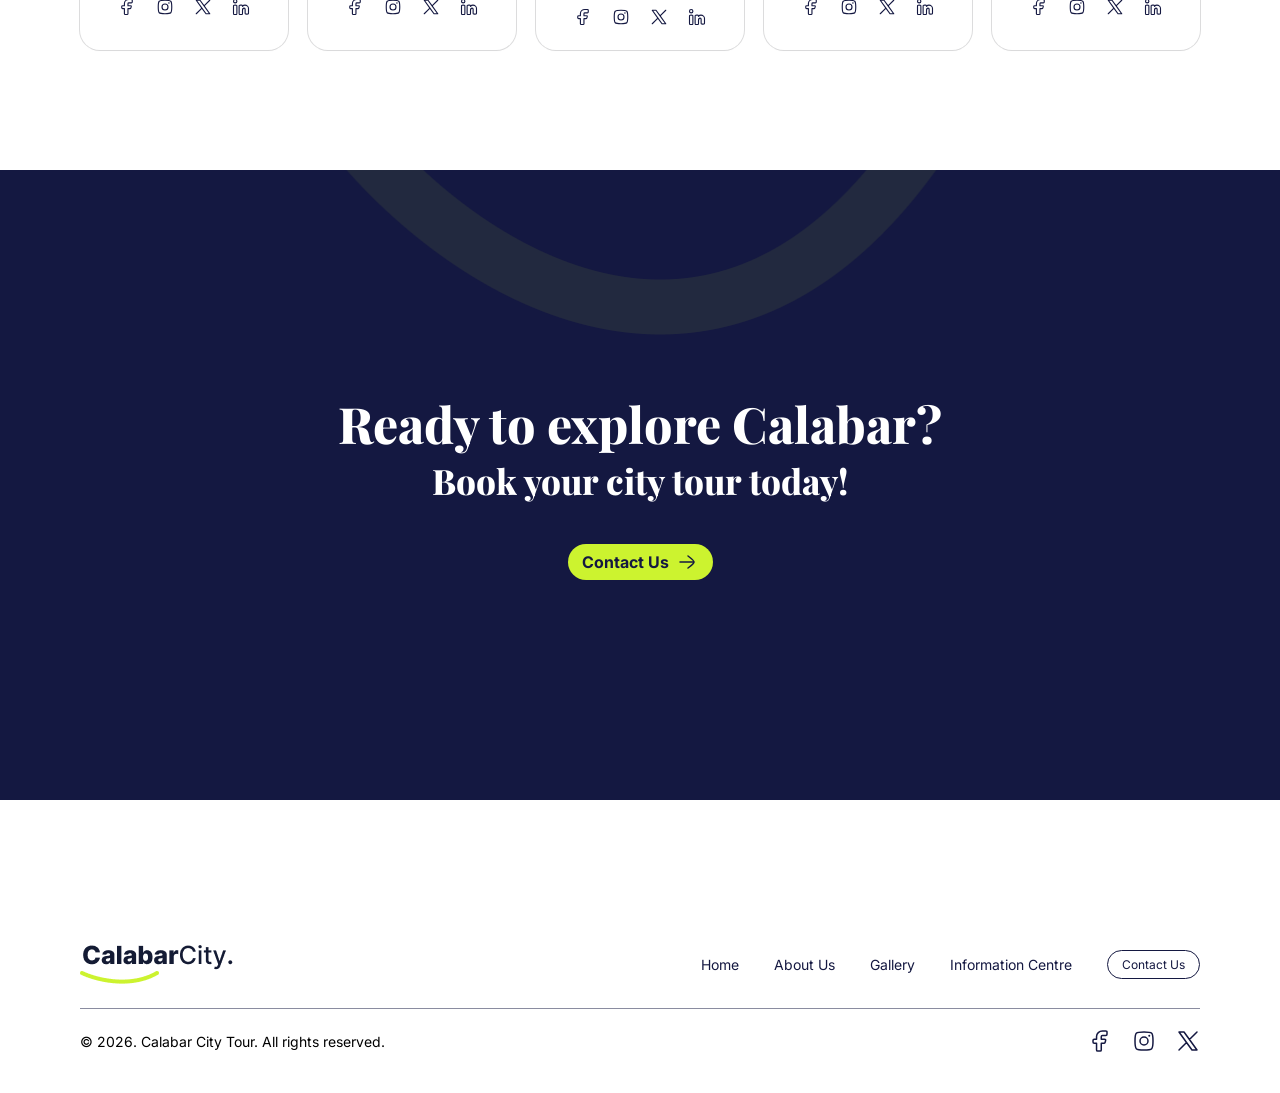
==== commit 9466dc32: "add alt text" ====
--- a/about-us.html
+++ b/about-us.html
@@ -78,7 +78,7 @@
     <div class="team-grid">
         <div class="member-card">
             <div class="avatar">
-                <img src="./assets/FauziyatAjetunmobi.jpg" alt="">
+                <img src="./assets/FauziyatAjetunmobi.jpg" alt="Fauzeeyah A.">
             </div>
             <h4>Fauzeeyah A.</h4>
             <h5>Team Lead</h5>
@@ -104,7 +104,7 @@
         </div>
         <div class="member-card">
             <div class="avatar">
-                <img src="./assets/KhamilaAhmad.jpg" alt="">
+                <img src="./assets/KhamilaAhmad.jpg" alt="Khameela A.">
             </div>
             <h4>Khameela A.</h4>
             <h5>UI/UX Designer</h5>
@@ -130,7 +130,7 @@
         </div>
         <div class="member-card">
             <div class="avatar">
-                <img src="./assets/KoyangAbass.jpg" alt="">
+                <img src="./assets/KoyangAbass.jpg" alt="Koyang A.">
             </div>
             <h4>Koyang A.</h4>
             <h5>Frontend Developer</h5>
@@ -156,7 +156,7 @@
         </div>
         <div class="member-card">
             <div class="avatar">
-                <img src="./assets/ZainabBalarabe.jpg" alt="">
+                <img src="./assets/ZainabBalarabe.jpg" alt="Zainab B.">
             </div>
             <h4>Zainab B.</h4>
             <h5>Content Writer</h5>
@@ -182,7 +182,7 @@
         </div>
         <div class="member-card">
             <div class="avatar">
-                <img src="./assets/Umar Isah Abdullahi.jpg" alt="">
+                <img src="./assets/Umar Isah Abdullahi.jpg" alt="Umar Isah">
             </div>
             <h4>Umar Isah.</h4>
             <h5>Researcher</h5>
@@ -208,7 +208,7 @@
         </div>
         <div class="member-card">
             <div class="avatar">
-                <img src="./assets/national-museum.jpg" alt="">
+                <img src="./assets/national-museum.jpg" alt="Olawale B.">
             </div>
             <h4>Olawale B.</h4>
             <h5>Photographer</h5>
@@ -234,7 +234,7 @@
         </div>
         <div class="member-card">
             <div class="avatar">
-                <img src="./assets/Sa’ada Auwal Abubakar .jpg" alt="">
+                <img src="./assets/Sa’ada Auwal Abubakar .jpg" alt="Sa'ada A.">
             </div>
             <h4>Sa'ada A.</h4>
             <h5>Backend Support</h5>
@@ -260,7 +260,7 @@
         </div>
         <div class="member-card">
             <div class="avatar">
-                <img src="./assets/KHADIJAH ABDULSALAM SHITU  .JPG" alt="">
+                <img src="./assets/KHADIJAH ABDULSALAM SHITU  .JPG" alt="Khadijah A.">
             </div>
             <h4>Khadijah A.</h4>
             <h5>Social Media Manager</h5>
@@ -286,7 +286,7 @@
         </div>
         <div class="member-card">
             <div class="avatar">
-                <img src="./assets/national-museum.jpg" alt="">
+                <img src="./assets/SadikAminu.jpg" alt="Sadik A.">
             </div>
             <h4>Sadik A.</h4>
             <h5>Tester</h5>
@@ -312,7 +312,7 @@
         </div>
         <div class="member-card">
             <div class="avatar">
-                <img src="./assets/BlessingKuyet.jpg" alt="">
+                <img src="./assets/BlessingKuyet.jpg" alt="Blessing K.">
             </div>
             <h4>Blessing K.</h4>
             <h5>Documentation</h5>
